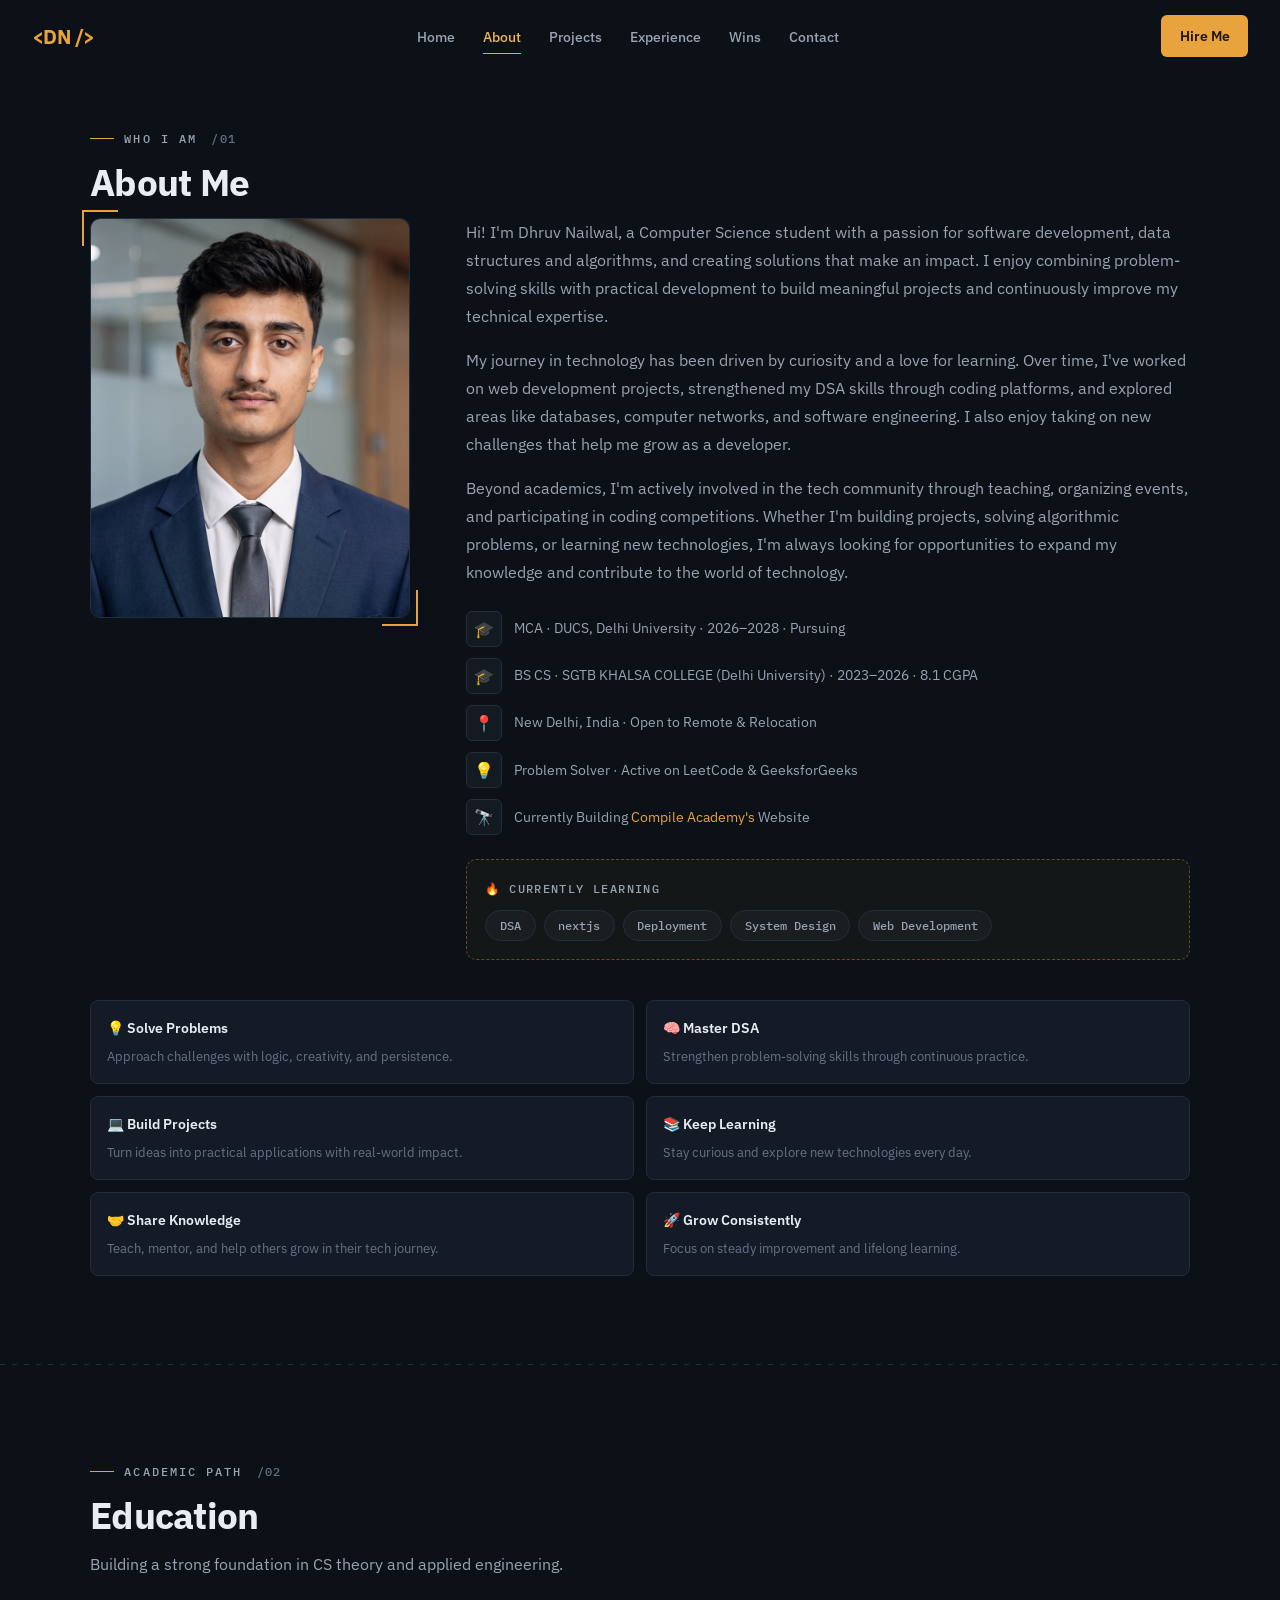
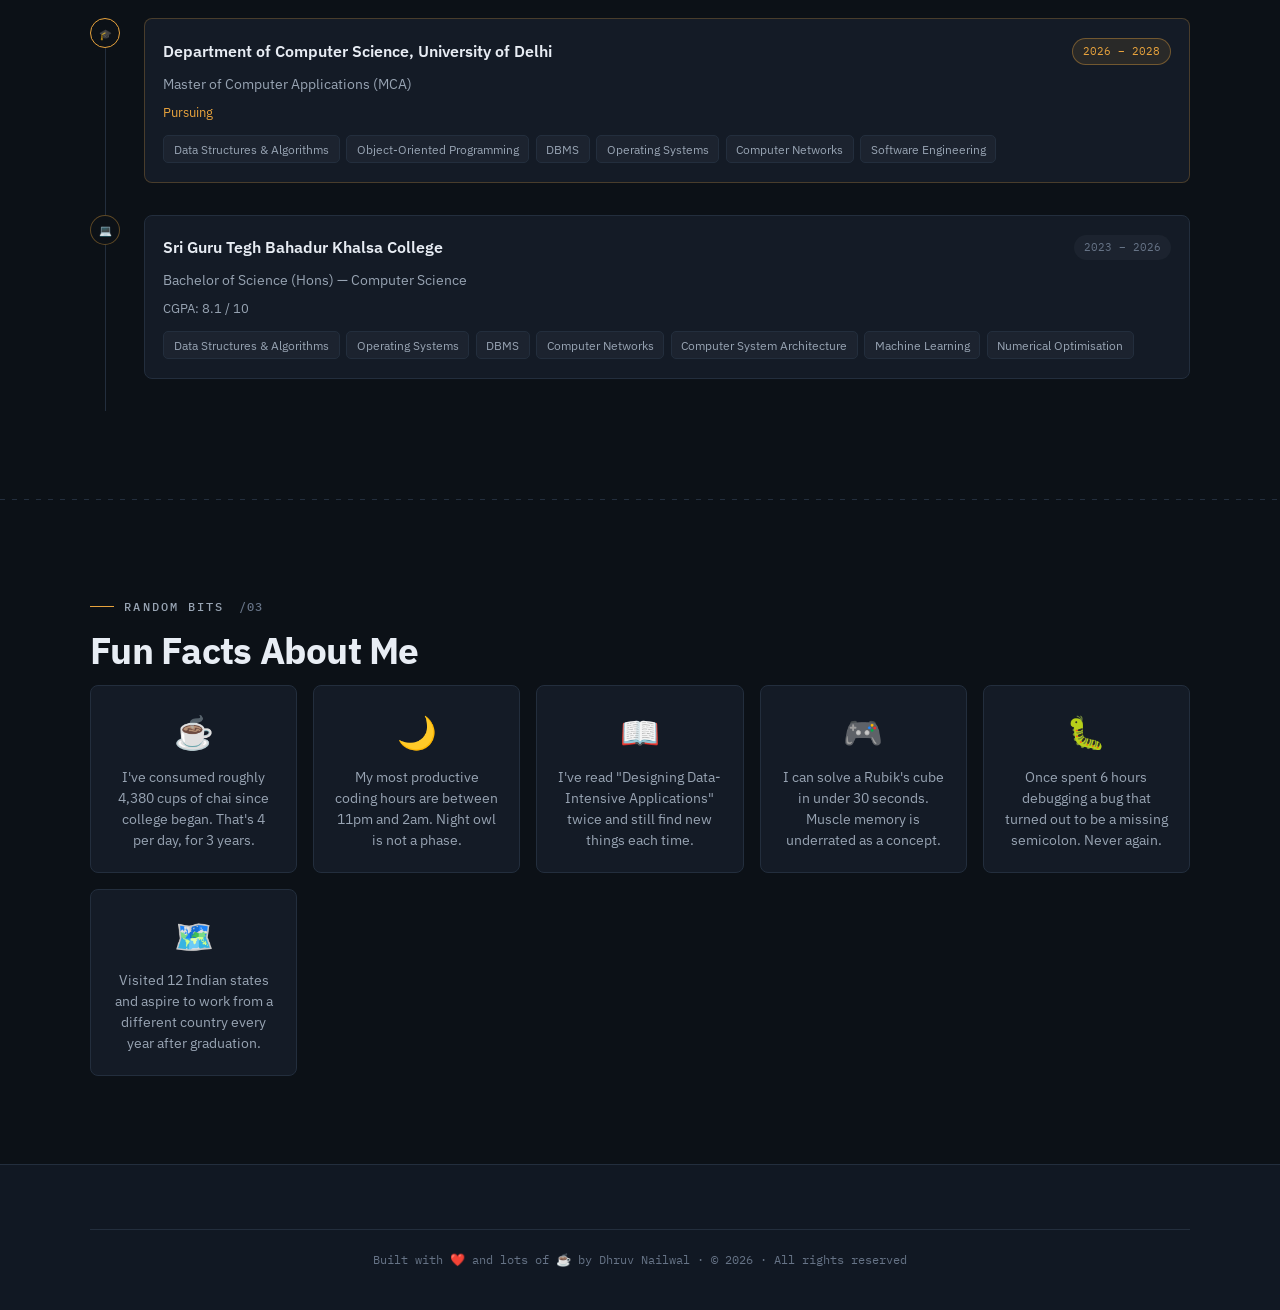
==== about.html @ 60893511 "Add experience and projects pages with technical skills and work history" ====
<!DOCTYPE html>
<html lang="en">
    <head>
        <title>About Me | Dhruv Nailwal</title>
        <link
            rel="icon"
            type="image/png"
            sizes="64x64"
            href="assets/favicon.png"
        >
        <meta name="theme-color" content="#0C1117">
        <link rel="apple-touch-icon" href="assets/favicon.png">
        <meta name="description" content="Learn about Dhruv Nailwal — Computer Science student at Delhi University, DSA enthusiast, and web developer. His story, values, education, and a few fun facts.">
        <meta name="keywords" content="Dhruv Nailwal, About Dhruv Nailwal, Delhi University, SGTB Khalsa College, Computer Science student">
        <meta name="author" content="Dhruv Nailwal">
        <meta name="robots" content="index, follow">
        <meta charset="UTF-8">
        <meta name="viewport" content="width=device-width, initial-scale=1.0">
        <link rel="canonical" href="https://dhruvnailwal.me/about.html">
        <link rel="preconnect" href="https://fonts.googleapis.com">
        <link rel="preconnect" href="https://fonts.gstatic.com" crossorigin>
        <link href="https://fonts.googleapis.com/css2?family=IBM+Plex+Mono:wght@400;500;600&family=IBM+Plex+Sans:wght@400;500;600;700&display=swap" rel="stylesheet">
        <link rel="stylesheet" href="https://cdnjs.cloudflare.com/ajax/libs/font-awesome/6.7.2/css/all.min.css">
        <link rel="stylesheet" href="css/styles.css">
    </head>
    <body>
        <!-- Scroll Progress -->
        <div id="progress" aria-hidden="true"></div>
        <!-- Navigation -->
        <nav id="navbar">
            <a href="index.html" class="nav-logo">&lt;DN /&gt;</a>
            <ul class="nav-links">
                <li>
                    <a href="index.html">Home</a>
                </li>
                <li>
                    <a href="about.html" class="active">About</a>
                </li>
                <li>
                    <a href="projects.html">Projects</a>
                </li>
                <li>
                    <a href="experience.html">Experience</a>
                </li>
                <li>
                    <a href="achievements.html">Wins</a>
                </li>
                <li>
                    <a href="contact.html">Contact</a>
                </li>
            </ul>
            <div class="nav-actions">
                <a href="contact.html" class="btn-nav">Hire Me</a>
            </div>
            <button class="nav-toggle" id="navToggle" aria-label="Menu" aria-expanded="false" aria-controls="mobileNav">☰</button>
        </nav>
        <!-- Mobile Nav -->
        <div class="nav-mobile" id="mobileNav">
            <a href="index.html" class="mobile-link">Home</a>
            <a href="about.html" class="mobile-link active">About</a>
            <a href="projects.html" class="mobile-link">Projects</a>
            <a href="experience.html" class="mobile-link">Experience</a>
            <a href="achievements.html" class="mobile-link">Wins</a>
            <a href="contact.html" class="mobile-link">Contact</a>
        </div>
        <!-- ABOUT -->
        <section id="about" class="page-head">
            <div class="container">
                <div class="fade-in">
                    <span class="section-label">Who I Am</span>
                    <h2 class="section-title">About Me</h2>
                </div>
                <div class="about-layout">
                    <figure class="about-photo fade-left">
                        <img
                            src="assets/dhruv-portrait.jpg"
                            alt="Portrait of Dhruv Nailwal"
                            width="900"
                            height="997"
                        >
                    </figure>
                    <div class="fade-in stagger-1">
                        <div class="about-text">
                            <p>Hi! I'm Dhruv Nailwal, a Computer Science student with a passion for software development, data structures and algorithms, and creating solutions that make an impact. I enjoy combining problem-solving skills with practical development to build meaningful projects and continuously improve my technical expertise.</p>
                            <p>My journey in technology has been driven by curiosity and a love for learning. Over time, I've worked on web development projects, strengthened my DSA skills through coding platforms, and explored areas like databases, computer networks, and software engineering. I also enjoy taking on new challenges that help me grow as a developer.</p>
                            <p>Beyond academics, I'm actively involved in the tech community through teaching, organizing events, and participating in coding competitions. Whether I'm building projects, solving algorithmic problems, or learning new technologies, I'm always looking for opportunities to expand my knowledge and contribute to the world of technology.</p>
                        </div>
                        <div class="about-highlights">
                            <div class="about-hl">
                                <div class="about-hl-icon">🎓</div>
                                <span>MCA · DUCS, Delhi University · 2026–2028 · Pursuing</span>
                            </div>
                            <div class="about-hl">
                                <div class="about-hl-icon">🎓</div>
                                <span>BS CS · SGTB KHALSA COLLEGE (Delhi University) · 2023–2026 · 8.1 CGPA</span>
                            </div>
                            <div class="about-hl">
                                <div class="about-hl-icon">📍</div>
                                <span>New Delhi, India · Open to Remote & Relocation</span>
                            </div>
                            <div class="about-hl">
                                <div class="about-hl-icon">💡</div>
                                <span>Problem Solver · Active on LeetCode & GeeksforGeeks</span>
                            </div>
                            <div class="about-hl">
                                <div class="about-hl-icon">🔭</div>
                                <span>
                                    Currently Building
                                    <a href="https://compileacademy.tech/" style="color: var(--accent); text-decoration: none;">Compile Academy's</a>
                                    Website
                                </span>
                            </div>
                        </div>
                        <div class="currently-learning">
                            <div class="cl-title">🔥 Currently Learning</div>
                            <div class="cl-tags">
                                <span class="tag">DSA</span>
                                <span class="tag">nextjs</span>
                                <span class="tag">Deployment</span>
                                <span class="tag">System Design</span>
                                <span class="tag">Web Development</span>
                            </div>
                        </div>
                    </div>
                </div>
                <div class="about-values">
                    <div class="about-val fade-in">
                        <div class="about-val-title">💡 Solve Problems</div>
                        <div class="about-val-text">Approach challenges with logic, creativity, and persistence.</div>
                    </div>
                    <div class="about-val fade-in stagger-1">
                        <div class="about-val-title">🧠 Master DSA</div>
                        <div class="about-val-text">Strengthen problem-solving skills through continuous practice.</div>
                    </div>
                    <div class="about-val fade-in stagger-2">
                        <div class="about-val-title">💻 Build Projects</div>
                        <div class="about-val-text">Turn ideas into practical applications with real-world impact.</div>
                    </div>
                    <div class="about-val fade-in stagger-3">
                        <div class="about-val-title">📚 Keep Learning</div>
                        <div class="about-val-text">Stay curious and explore new technologies every day.</div>
                    </div>
                    <div class="about-val fade-in">
                        <div class="about-val-title">🤝 Share Knowledge</div>
                        <div class="about-val-text">Teach, mentor, and help others grow in their tech journey.</div>
                    </div>
                    <div class="about-val fade-in stagger-1">
                        <div class="about-val-title">🚀 Grow Consistently</div>
                        <div class="about-val-text">Focus on steady improvement and lifelong learning.</div>
                    </div>
                </div>
            </div>
        </section>
        <div class="divider"></div>
        <!-- EDUCATION -->
        <section id="education">
            <div class="container">
                <div class="fade-in">
                    <span class="section-label">Academic Path</span>
                    <h2 class="section-title">Education</h2>
                    <p class="section-desc">Building a strong foundation in CS theory and applied engineering.</p>
                </div>
                <div class="edu-timeline fade-in">
                    <div class="edu-item current">
                        <div class="edu-dot">🎓</div>
                        <div class="edu-card">
                            <div class="edu-meta">
                                <span class="edu-school">Department of Computer Science, University of Delhi</span>
                                <span class="edu-duration">2026 – 2028</span>
                            </div>
                            <div class="edu-degree">Master of Computer Applications (MCA)</div>
                            <div class="edu-grade">Pursuing</div>
                            <div class="edu-courses">
                                <span class="edu-course">Data Structures & Algorithms</span>
                                <span class="edu-course">Object-Oriented Programming</span>
                                <span class="edu-course">DBMS</span>
                                <span class="edu-course">Operating Systems</span>
                                <span class="edu-course">Computer Networks</span>
                                <span class="edu-course">Software Engineering</span>
                            </div>
                        </div>
                    </div>
                    <div class="edu-item">
                        <div class="edu-dot">💻</div>
                        <div class="edu-card">
                            <div class="edu-meta">
                                <span class="edu-school">Sri Guru Tegh Bahadur Khalsa College</span>
                                <span class="edu-duration">2023 – 2026</span>
                            </div>
                            <div class="edu-degree">Bachelor of Science (Hons) — Computer Science</div>
                            <div class="edu-grade">CGPA: 8.1 / 10</div>
                            <div class="edu-courses">
                                <span class="edu-course">Data Structures & Algorithms</span>
                                <span class="edu-course">Operating Systems</span>
                                <span class="edu-course">DBMS</span>
                                <span class="edu-course">Computer Networks</span>
                                <span class="edu-course">Computer System Architecture</span>
                                <span class="edu-course">Machine Learning</span>
                                <span class="edu-course">Numerical Optimisation</span>
                            </div>
                        </div>
                    </div>
                </div>
            </div>
        </section>
        <div class="divider"></div>
        <!-- FUN FACTS -->
        <section id="funfacts">
            <div class="container">
                <div class="fade-in">
                    <span class="section-label">Random Bits</span>
                    <h2 class="section-title">Fun Facts About Me</h2>
                </div>
                <div class="facts-grid">
                    <div class="fact-card fade-in">
                        <div class="fact-emoji">☕</div>
                        <div class="fact-text">I've consumed roughly 4,380 cups of chai since college began. That's 4 per day, for 3 years.</div>
                    </div>
                    <div class="fact-card fade-in stagger-1">
                        <div class="fact-emoji">🌙</div>
                        <div class="fact-text">My most productive coding hours are between 11pm and 2am. Night owl is not a phase.</div>
                    </div>
                    <div class="fact-card fade-in stagger-2">
                        <div class="fact-emoji">📖</div>
                        <div class="fact-text">I've read "Designing Data-Intensive Applications" twice and still find new things each time.</div>
                    </div>
                    <div class="fact-card fade-in stagger-3">
                        <div class="fact-emoji">🎮</div>
                        <div class="fact-text">I can solve a Rubik's cube in under 30 seconds. Muscle memory is underrated as a concept.</div>
                    </div>
                    <div class="fact-card fade-in">
                        <div class="fact-emoji">🐛</div>
                        <div class="fact-text">Once spent 6 hours debugging a bug that turned out to be a missing semicolon. Never again.</div>
                    </div>
                    <div class="fact-card fade-in stagger-1">
                        <div class="fact-emoji">🗺️</div>
                        <div class="fact-text">Visited 12 Indian states and aspire to work from a different country every year after graduation.</div>
                    </div>
                </div>
            </div>
        </section>
        <!-- FOOTER -->
        <footer>
            <div class="container">
                <div class="footer-copy">Built with ❤️ and lots of ☕ by Dhruv Nailwal · © 2026 · All rights reserved</div>
            </div>
        </footer>
        <!-- Scroll To Top -->
        <button id="scrolltop" onclick="toTop()" aria-label="Back to top">↑</button>
        <script src="js/main.js"></script>
    </body>
</html>
---- css/styles.css ----
/* ==========================================================================
   Dhruv Nailwal — Portfolio
   Shared stylesheet for all pages.
   Theme: Deep Slate + Amber (charcoal base, warm gold accent)

   Mobile-first: base styles target small screens; layout scales up via
   min-width queries. Breakpoints: 520px, 768px, 900px, 1024px.
   ========================================================================== */

:root {
  /* Base — deep slate / charcoal */
  --bg: #0C1117;
  --bg2: #111823;
  --bg3: rgba(148, 163, 184, 0.06);
  --card: #141B26;
  --line: #232E3D;

  /* Accent — warm amber / gold */
  --accent: #E8A33D;
  --accent-hover: #CF8A26;
  --accent-soft: #EFB45A;
  --accent-ink: #201503;
  --line2: rgba(232, 163, 61, 0.38);

  /* Ink */
  --ink: #E8EDF4;
  --ink2: #98A4B3;
  --ink3: #667386;

  /* Semantic */
  --green: #34D399;
  --amber: var(--accent);
  --gold: var(--accent);
  --red: #F87171;
  --text: var(--ink);
  --text2: var(--ink2);
  --text3: var(--ink3);
  --border: var(--line);
  --border2: var(--line2);

  /* Touch targets */
  --tap: 44px;
}

*, *::before, *::after { box-sizing: border-box; margin: 0; padding: 0 }
html { scroll-behavior: smooth; font-size: 16px; -webkit-text-size-adjust: 100% }
body {
  font-family: 'IBM Plex Sans', sans-serif;
  background: var(--bg);
  color: var(--ink);
  line-height: 1.65;
  overflow-x: hidden;
}
::selection { background: rgba(232, 163, 61, 0.28); color: var(--ink) }
::-webkit-scrollbar { width: 6px }
::-webkit-scrollbar-track { background: var(--bg) }
::-webkit-scrollbar-thumb { background: rgba(232, 163, 61, 0.4); border-radius: 3px }
img { max-width: 100%; height: auto }
a:focus-visible, button:focus-visible, input:focus-visible, textarea:focus-visible { outline: 2px solid var(--accent); outline-offset: 3px }

/* ===== LOADER (home only) ===== */
#loader { position: fixed; inset: 0; background: var(--bg); z-index: 9999; display: flex; align-items: center; justify-content: center; flex-direction: column; gap: 1rem; transition: opacity .5s }
#loader.hide { opacity: 0; pointer-events: none }
.loader-logo { font-family: 'IBM Plex Mono', monospace; font-size: 1.5rem; font-weight: 600; color: var(--accent); letter-spacing: .12em }
.loader-bar { width: min(220px, 60vw); height: 2px; background: var(--line); border-radius: 1px; overflow: hidden }
.loader-fill { height: 100%; width: 0; background: var(--accent); animation: loadfill 1.6s cubic-bezier(.4, 0, .2, 1) forwards }
@keyframes loadfill { to { width: 100% } }

/* ===== SCROLL PROGRESS ===== */
#progress { position: fixed; top: 0; left: 0; height: 2px; width: 0; background: var(--accent); z-index: 200; pointer-events: none }

/* ===== NAV (mobile-first: hamburger below 768px) ===== */
#navbar {
  position: fixed; top: 0; left: 0; right: 0; z-index: 1000;
  padding: .7rem 1.25rem;
  display: flex; align-items: center; justify-content: space-between; gap: 1rem;
  transition: background .25s ease, border-color .25s ease;
  border-bottom: 1px solid transparent;
}
#navbar.scrolled { background: #0C1117f7; border-bottom: 1px solid var(--line) }
.nav-logo {
  font-family: 'IBM Plex Sans', sans-serif; font-weight: 700; font-size: 1.15rem;
  color: var(--accent); text-decoration: none; letter-spacing: -0.03em;
  padding: .35rem 0; /* tap area */
}
.nav-links { display: none; align-items: center; gap: 1.75rem; list-style: none }
.nav-links a {
  color: var(--ink2); text-decoration: none; font-size: .875rem; font-weight: 500;
  transition: color .2s; position: relative;
  padding: .5rem 0; /* comfortable desktop hover/tap zone */
}
.nav-links a::after {
  content: ''; position: absolute; bottom: 0; left: 0;
  width: 0; height: 1px; background: var(--accent); transition: width .2s;
}
.nav-links a:hover { color: var(--ink) }
.nav-links a:hover::after { width: 100% }
.nav-links a.active { color: var(--accent-soft) }
.nav-links a.active::after { width: 100% }
.nav-actions { display: flex; align-items: center; gap: .75rem }
.btn-nav { display: none }
.btn-nav {
  background: var(--accent); border: none; border-radius: 6px;
  padding: .6rem 1.15rem; min-height: calc(var(--tap) - 8px);
  cursor: pointer; color: var(--accent-ink); font-size: .85rem; font-weight: 600;
  font-family: 'IBM Plex Sans', sans-serif; text-decoration: none;
  transition: background .2s, transform .2s, box-shadow .2s;
}
.btn-nav:hover { background: var(--accent-hover); transform: translateY(-1px); box-shadow: 0 4px 14px rgba(232, 163, 61, 0.22) }

/* Hamburger toggle — visible on small screens only */
.nav-toggle {
  display: inline-flex; align-items: center; justify-content: center;
  width: var(--tap); height: var(--tap);
  margin-right: -.55rem; /* optically align icon with page gutter */
  background: none; border: none; cursor: pointer;
  color: var(--ink); font-size: 1.5rem; line-height: 1;
  border-radius: 8px;
  transition: color .2s, transform .2s;
}
.nav-toggle:hover { color: var(--accent-soft) }
.nav-toggle[aria-expanded="true"] { transform: rotate(90deg); color: var(--accent-soft) }

/* Full-screen mobile menu — animated open/close */
.nav-mobile {
  position: fixed; inset: 0; z-index: 900;
  background: var(--bg);
  display: flex; flex-direction: column; align-items: center; justify-content: center;
  gap: clamp(.9rem, 3.5vh, 1.75rem);
  padding: 5.5rem 1.5rem 3rem;
  overflow-y: auto; /* very short screens scroll instead of colliding */
  opacity: 0; visibility: hidden; transform: translateY(-10px);
  transition: opacity .28s ease, transform .28s ease, visibility 0s linear .28s;
}
.nav-mobile.open {
  opacity: 1; visibility: visible; transform: none;
  transition: opacity .28s ease, transform .28s ease;
}
.nav-mobile a {
  font-family: 'IBM Plex Sans', sans-serif; font-size: clamp(1.25rem, 5vw, 1.5rem);
  font-weight: 600; color: var(--ink); text-decoration: none;
  padding: .45rem 1.25rem; border-radius: 8px;
  opacity: 0; transform: translateY(8px);
  transition: color .2s, opacity .3s ease, transform .3s ease;
}
.nav-mobile.open a { opacity: 1; transform: none }
.nav-mobile.open a:nth-child(1) { transition-delay: .05s }
.nav-mobile.open a:nth-child(2) { transition-delay: .09s }
.nav-mobile.open a:nth-child(3) { transition-delay: .13s }
.nav-mobile.open a:nth-child(4) { transition-delay: .17s }
.nav-mobile.open a:nth-child(5) { transition-delay: .21s }
.nav-mobile.open a:nth-child(6) { transition-delay: .25s }
.nav-mobile a:hover, .nav-mobile a.active { color: var(--accent-soft) }
body.menu-open { overflow: hidden }
/* While the menu is open the bar must be opaque so overlay links
   can never show through or collide with the logo / toggle. */
body.menu-open #navbar { background: var(--bg); border-bottom-color: transparent }
body.menu-open .nav-toggle { color: var(--accent-soft) }

@media (min-width: 768px) {
  #navbar { padding: .875rem 2rem }
  .nav-logo { font-size: 1.25rem }
  .nav-links { display: flex }
  .btn-nav { display: inline-flex; align-items: center }
  .nav-actions { gap: .75rem }
  .nav-toggle { display: none }
  .nav-mobile { display: none } /* desktop never shows overlay */
}
/* Tablet band: tighten link spacing so the bar never crowds/overlaps */
@media (min-width: 768px) and (max-width: 949px) {
  .nav-links { gap: 1.1rem }
  .nav-links a { font-size: .84rem }
}

/* ===== PAGE SCAFFOLD ===== */
section { padding: 3.5rem 1.25rem; counter-increment: sec; scroll-margin-top: 4rem }
.container { width: 100%; max-width: 1100px; margin: 0 auto }
.page-head { padding-top: 5.75rem }
.section-label {
  display: inline-flex; align-items: center; gap: .65rem;
  font-family: 'IBM Plex Mono', monospace; font-size: .72rem; font-weight: 500;
  text-transform: uppercase; letter-spacing: .18em; color: var(--ink2); margin-bottom: .75rem;
}
.section-label::before { content: ''; width: 1.5rem; height: 1px; background: var(--accent) }
.section-label::after { content: '/' counter(sec, decimal-leading-zero); color: var(--ink3); letter-spacing: .1em; margin-left: .25rem }
.section-title {
  font-family: 'IBM Plex Sans', sans-serif; font-size: clamp(1.55rem, 5.5vw, 2.3rem);
  font-weight: 700; letter-spacing: -0.02em; color: var(--ink); margin-bottom: .85rem;
  line-height: 1.2;
}
.section-desc { color: var(--ink2); font-size: .95rem; max-width: 560px; line-height: 1.75; margin-bottom: 2.25rem }
.divider { height: 1px; background: repeating-linear-gradient(90deg, var(--line) 0 5px, transparent 5px 12px); margin: 0 }

@media (min-width: 520px) {
  section { padding: 4rem 1.75rem }
}
@media (min-width: 768px) {
  section { padding: clamp(4.5rem, 9vw, 5.5rem) 2rem; scroll-margin-top: 4.5rem }
  .page-head { padding-top: 7.5rem }
  .section-desc { font-size: 1rem; margin-bottom: 2.5rem }
}

/* ===== CARD SYSTEM ===== */
.ach-card, .profile-card, .project-card, .exp-item, .skill-cat, .cert-card, .extra-card, .fact-card, .edu-card, .contact-item, .currently-learning, .about-val, .jump-card { position: relative }
.ach-card::before, .profile-card::before, .project-card::before, .exp-item::before, .skill-cat::before, .cert-card::before, .extra-card::before, .fact-card::before, .edu-card::before, .contact-item::before, .currently-learning::before, .about-val::before, .jump-card::before {
  content: ''; position: absolute; top: -1px; left: -1px; width: 16px; height: 16px;
  border-top: 2px solid var(--accent); border-left: 2px solid var(--accent);
  opacity: 0; transition: opacity .25s ease; pointer-events: none; z-index: 1;
}
.ach-card:hover::before, .profile-card:hover::before, .project-card:hover::before, .exp-item:hover::before, .skill-cat:hover::before, .cert-card:hover::before, .extra-card:hover::before, .fact-card:hover::before, .edu-card:hover::before, .contact-item:hover::before, .currently-learning:hover::before, .about-val:hover::before, .jump-card:hover::before { opacity: 1 }

/* ===== HERO (Home) — stacked on phones, split from 900px ===== */
#hero {
  min-height: 100svh; display: flex; align-items: center; justify-content: center;
  position: relative; padding: 6rem 1.25rem 3.5rem; overflow: hidden;
}
.hero-grid-bg {
  position: absolute; inset: 0; pointer-events: none;
  background-image:
    linear-gradient(rgba(148, 163, 184, 0.04) 1px, transparent 1px),
    linear-gradient(90deg, rgba(148, 163, 184, 0.04) 1px, transparent 1px);
  background-size: 72px 72px;
  -webkit-mask-image: radial-gradient(ellipse 80% 60% at 50% 0%, black, transparent);
  mask-image: radial-gradient(ellipse 80% 60% at 50% 0%, black, transparent);
}
.hero-inner {
  max-width: 1100px; width: 100%; position: relative; z-index: 1;
  display: flex; flex-direction: column; align-items: center;
  gap: 2.5rem;
}
.hero-content { display: flex; flex-direction: column; gap: 1.1rem; align-items: center; text-align: center; width: 100% }
.hero-badge {
  display: inline-flex; align-items: center; gap: .5rem;
  background: rgba(232, 163, 61, 0.08); border: 1px solid var(--line2); border-radius: 3px;
  padding: .4rem .95rem;
  font-family: 'IBM Plex Mono', monospace; font-size: .72rem; font-weight: 500;
  letter-spacing: .08em; text-transform: uppercase; color: var(--accent-soft); width: fit-content;
}
.hero-badge-dot { width: 7px; height: 7px; border-radius: 50%; background: var(--accent); animation: pulse 2s ease-in-out infinite }
@keyframes pulse { 0%, 100% { opacity: 1 } 50% { opacity: .4 } }
.hero-name {
  font-family: 'IBM Plex Sans', sans-serif; font-size: clamp(2.5rem, 11vw, 4.3rem);
  font-weight: 700; line-height: 1.05; letter-spacing: -0.03em; color: var(--ink);
}
.hero-name span { color: var(--accent) }
.hero-tagline {
  font-size: clamp(.92rem, 2.6vw, 1.05rem); color: var(--accent-soft);
  font-family: 'IBM Plex Mono', monospace; font-weight: 500; min-height: 1.8rem;
}
.hero-tagline::after {
  content: ''; display: inline-block; width: 8px; height: 1.05em; margin-left: 4px;
  vertical-align: middle; background: var(--accent); animation: caret 1s steps(1) infinite;
}
@keyframes caret { 50% { opacity: 0 } }
.hero-desc { font-size: .97rem; color: var(--ink2); max-width: 540px; line-height: 1.75 }
.hero-coords {
  font-family: 'IBM Plex Mono', monospace; font-size: .68rem; color: var(--ink3);
  letter-spacing: .08em; text-transform: uppercase; line-height: 1.6;
}
.hero-btns { display: flex; flex-direction: column; align-items: stretch; gap: .65rem; width: 100%; max-width: 320px }
.btn-primary {
  display: inline-flex; align-items: center; justify-content: center; gap: .5rem;
  background: var(--accent); color: var(--accent-ink);
  padding: .85rem 1.5rem; min-height: var(--tap); border-radius: 6px;
  font-weight: 600; font-size: .92rem; text-align: center;
  text-decoration: none; border: none; cursor: pointer;
  transition: transform .2s, box-shadow .2s, background .2s;
  font-family: 'IBM Plex Sans', sans-serif;
}
.btn-primary:hover { background: var(--accent-hover); transform: translateY(-2px); box-shadow: 4px 4px 0 rgba(0, 0, 0, 0.4) }
.btn-primary:active { transform: translateY(0); box-shadow: 2px 2px 0 rgba(0, 0, 0, 0.4) }
.btn-outline {
  display: inline-flex; align-items: center; justify-content: center; gap: .5rem;
  background: transparent; color: var(--ink);
  padding: .85rem 1.5rem; min-height: var(--tap); border-radius: 6px;
  font-weight: 500; font-size: .92rem; text-align: center;
  text-decoration: none; border: 1px solid var(--line); cursor: pointer; transition: all .2s;
  font-family: 'IBM Plex Sans', sans-serif;
}
.btn-outline:hover { border-color: var(--accent); color: var(--accent-soft); background: rgba(232, 163, 61, 0.06) }

/* Stats — 2-up grid on phones, row on tablet+ */
.hero-stats { display: grid; grid-template-columns: repeat(2, minmax(0, 1fr)); gap: 1.1rem 1rem; width: 100%; max-width: 420px }
.hero-stat { display: flex; flex-direction: column; gap: .15rem }
.hero-stat-num { font-family: 'IBM Plex Sans', sans-serif; font-size: 1.35rem; font-weight: 700; color: var(--ink) }
.hero-stat-label { font-family: 'IBM Plex Mono', monospace; font-size: .64rem; color: var(--ink3); text-transform: uppercase; letter-spacing: .06em; line-height: 1.5 }

/* Hero portrait — framed photo with amber corner brackets.
   Photo leads on mobile (order:-1), sits right of text from 900px. */
.hero-photo { position: relative; order: -1; width: min(240px, 74vw); margin: 0 auto }
.hero-photo img {
  width: 100%; aspect-ratio: 4 / 5; object-fit: cover; object-position: center top;
  display: block; border-radius: 10px; border: 1px solid var(--line);
  filter: saturate(.96);
}
.hero-photo::before, .hero-photo::after {
  content: ''; position: absolute; width: 38px; height: 38px;
  border-color: var(--accent); border-style: solid; pointer-events: none;
}
.hero-photo::before { top: -9px; left: -9px; border-width: 2px 0 0 2px }
.hero-photo::after { bottom: -9px; right: -9px; border-width: 0 2px 2px 0 }
.hero-photo-caption {
  margin-top: .85rem; text-align: center;
  font-family: 'IBM Plex Mono', monospace; font-size: .68rem; color: var(--ink3);
  letter-spacing: .07em; text-transform: uppercase;
}

@media (min-width: 520px) {
  .hero-btns { flex-direction: row; flex-wrap: wrap; align-items: center; justify-content: center; width: auto; max-width: none }
}
@media (min-width: 768px) {
  #hero { padding: 7.5rem 2rem 4rem }
  .hero-content { gap: 1.25rem }
  .hero-desc, .hero-coords { font-size: 1rem }
  .hero-coords { font-size: .72rem }
  .hero-stats { grid-template-columns: repeat(4, auto); justify-content: center; gap: 2rem; max-width: none }
  .hero-stat-num { font-size: 1.4rem }
  .hero-stat-label { font-size: .68rem }
  .hero-photo { width: min(300px, 80%) }
  .hero-photo::before, .hero-photo::after { width: 48px; height: 48px }
}
@media (min-width: 900px) {
  .hero-inner { display: grid; grid-template-columns: 1.15fr .85fr; gap: clamp(2.5rem, 6vw, 4.5rem); align-items: center }
  .hero-content { align-items: flex-start; text-align: left }
  .hero-badge { margin-left: 0 }
  .hero-photo { order: 0; width: min(340px, 100%); justify-self: center }
  .hero-photo::before, .hero-photo::after { width: 56px; height: 56px }
  .hero-photo::before { top: -12px; left: -12px }
  .hero-photo::after { bottom: -12px; right: -12px }
}

/* About-page portrait (smaller, beside intro text from 900px) */
.about-photo { position: relative; width: min(260px, 76vw); margin: 0 auto; align-self: center }
.about-photo img {
  width: 100%; aspect-ratio: 4 / 5; object-fit: cover; object-position: center top;
  display: block; border-radius: 10px; border: 1px solid var(--line);
}
.about-photo::before, .about-photo::after {
  content: ''; position: absolute; width: 36px; height: 36px;
  border-color: var(--accent); border-style: solid; pointer-events: none;
}
.about-photo::before { top: -8px; left: -8px; border-width: 2px 0 0 2px }
.about-photo::after { bottom: -8px; right: -8px; border-width: 0 2px 2px 0 }

/* ===== ABOUT ===== */
.about-layout { display: flex; flex-direction: column; gap: 2.25rem; align-items: center }
.about-text p { color: var(--ink2); font-size: .95rem; line-height: 1.8; margin-bottom: 1rem }
.about-text p:last-child { margin-bottom: 0 }
.about-highlights { display: flex; flex-direction: column; gap: .7rem; margin-top: 1.5rem }
.about-hl { display: flex; align-items: center; gap: .75rem; color: var(--ink2); font-size: .88rem; line-height: 1.5 }
.about-hl-icon {
  width: 36px; height: 36px; border-radius: 6px; background: var(--bg3);
  border: 1px solid var(--line); display: flex; align-items: center; justify-content: center;
  color: var(--ink2); font-size: 1rem; flex-shrink: 0;
}
.about-values { display: grid; grid-template-columns: 1fr; gap: .75rem; margin-top: 2.5rem }
.about-val {
  background: var(--card); border: 1px solid var(--line); border-radius: 8px;
  padding: 1rem; display: flex; flex-direction: column; gap: .35rem; transition: border-color .2s;
}
.about-val:hover { border-color: var(--line2) }
.about-val-title { font-family: 'IBM Plex Sans', sans-serif; font-size: .875rem; font-weight: 600; color: var(--ink) }
.about-val-text { font-size: .8rem; color: var(--ink3) }
.currently-learning {
  background: rgba(232, 163, 61, 0.04); border: 1px dashed var(--line2); border-radius: 10px;
  padding: 1.15rem; margin-top: 1.5rem; transition: border-color .2s, background .2s;
}
.currently-learning:hover { background: rgba(232, 163, 61, 0.06) }
.cl-title {
  font-family: 'IBM Plex Mono', monospace; font-size: .72rem; color: var(--ink2);
  font-weight: 500; text-transform: uppercase; letter-spacing: .12em; margin-bottom: .75rem;
}
.cl-tags { display: flex; flex-wrap: wrap; gap: .5rem }
.tag {
  background: rgba(148, 163, 184, 0.05); border: 1px solid var(--line); color: var(--ink2);
  padding: .32rem .85rem; border-radius: 100px; min-height: 30px;
  display: inline-flex; align-items: center;
  font-family: 'IBM Plex Mono', monospace; font-size: .72rem; font-weight: 500;
  transition: border-color .2s, color .2s;
}
.tag:hover { border-color: var(--line2); color: var(--accent-soft) }

@media (min-width: 600px) {
  .about-values { grid-template-columns: repeat(2, minmax(0, 1fr)) }
}
@media (min-width: 900px) {
  .about-layout { display: grid; grid-template-columns: 320px 1fr; gap: clamp(2rem, 5vw, 3.5rem); align-items: start }
  .about-photo { align-self: start; width: 100%; position: sticky; top: 6rem }
  .about-text p { font-size: .975rem }
}

/* ===== HOME JUMP CARDS ===== */
.jump-grid { display: grid; grid-template-columns: 1fr; gap: 1rem }
.jump-card {
  display: flex; flex-direction: column; gap: .5rem;
  background: var(--card); border: 1px solid var(--line); border-radius: 10px;
  padding: 1.35rem; text-decoration: none; transition: border-color .2s, transform .2s;
}
.jump-card:hover { border-color: var(--line2); transform: translateY(-3px) }
.jump-card-kicker { font-family: 'IBM Plex Mono', monospace; font-size: .68rem; letter-spacing: .14em; text-transform: uppercase; color: var(--accent-soft) }
.jump-card-title { font-family: 'IBM Plex Sans', sans-serif; font-weight: 700; font-size: 1.1rem; color: var(--ink) }
.jump-card-desc { font-size: .86rem; color: var(--ink2); line-height: 1.65; flex: 1 }
.jump-card-go { font-size: .82rem; color: var(--ink2); padding-top: .35rem; transition: color .2s, transform .2s }
.jump-card:hover .jump-card-go { color: var(--accent-soft); transform: translateX(3px) }

@media (min-width: 600px) { .jump-grid { grid-template-columns: repeat(2, minmax(0, 1fr)) } }
@media (min-width: 1024px) { .jump-grid { grid-template-columns: repeat(4, minmax(0, 1fr)) } }

/* ===== EDUCATION ===== */
.edu-timeline { display: flex; flex-direction: column; gap: 0; position: relative }
.edu-timeline::before { content: ''; position: absolute; left: 15px; top: 0; bottom: 0; width: 1px; background: var(--line) }
.edu-item { display: flex; gap: 1rem; padding-bottom: 2rem }
.edu-item.current .edu-dot { border-color: var(--accent); animation: dotpulse 2.4s ease-in-out infinite }
.edu-item.current .edu-card { border-color: rgba(232, 163, 61, 0.25) }
.edu-item.current .edu-duration { background: rgba(232, 163, 61, 0.1); border: 1px solid var(--line2); color: var(--accent) }
.edu-item.current .edu-grade { color: var(--accent) }
@keyframes dotpulse { 0%, 100% { box-shadow: 0 0 0 4px rgba(232, 163, 61, 0.12) } 50% { box-shadow: 0 0 0 9px rgba(232, 163, 61, 0.03) } }
.edu-dot {
  width: 30px; height: 30px; border-radius: 50%; background: var(--bg);
  border: 1px solid var(--line2); display: flex; align-items: center; justify-content: center;
  flex-shrink: 0; font-family: 'IBM Plex Mono', monospace; font-size: .65rem;
  color: var(--accent-soft); font-weight: 600; z-index: 1;
}
.edu-card { background: var(--card); border: 1px solid var(--line); border-radius: 8px; padding: 1.15rem; flex: 1; min-width: 0; transition: border-color .2s }
.edu-card:hover { border-color: var(--line2) }
.edu-meta { display: flex; flex-direction: column; align-items: flex-start; gap: .4rem; margin-bottom: .5rem }
.edu-school { font-family: 'IBM Plex Sans', sans-serif; font-weight: 600; font-size: .95rem; color: var(--ink) }
.edu-duration { font-family: 'IBM Plex Mono', monospace; font-size: .7rem; color: var(--ink3); background: var(--bg3); padding: .2rem .6rem; border-radius: 100px }
.edu-degree { font-size: .88rem; color: var(--ink2); margin-bottom: .4rem }
.edu-grade { font-size: .8rem; color: var(--ink2) }
.edu-courses { margin-top: .75rem; display: flex; flex-wrap: wrap; gap: .4rem }
.edu-course {
  font-size: .72rem; background: var(--bg3); border: 1px solid var(--line); color: var(--ink2);
  padding: .22rem .6rem; border-radius: 5px; transition: border-color .2s, color .2s;
}
.edu-course:hover { border-color: var(--line2); color: var(--accent-soft) }

@media (min-width: 600px) {
  .edu-item { gap: 1.5rem }
  .edu-meta { flex-direction: row; align-items: center; justify-content: space-between; flex-wrap: wrap; gap: .5rem }
  .edu-school { font-size: 1rem }
}

/* ===== SKILLS ===== */
.skills-grid { display: grid; grid-template-columns: 1fr; gap: 1.1rem }
.skill-cat { background: var(--card); border: 1px solid var(--line); border-radius: 8px; padding: 1.2rem; transition: border-color .2s }
.skill-cat:hover { border-color: var(--line2) }
.skill-cat-title {
  font-family: 'IBM Plex Sans', sans-serif; font-weight: 600; font-size: .9rem; color: var(--ink);
  margin-bottom: 1rem; display: flex; align-items: center; gap: .5rem;
}
.skill-cat-icon {
  width: 28px; height: 28px; border-radius: 6px; background: var(--bg3);
  border: 1px solid var(--line); display: flex; align-items: center; justify-content: center; font-size: .9rem;
}
.skill-items { display: flex; flex-direction: column; gap: .65rem }
.skill-item { display: flex; flex-direction: column; gap: .3rem }
.skill-header { display: flex; align-items: center; justify-content: space-between }
.skill-name { font-size: .82rem; color: var(--ink2) }
.skill-badges { display: flex; flex-wrap: wrap; gap: .4rem }
.badge {
  background: var(--bg3); border: 1px solid var(--line); color: var(--ink2);
  padding: .3rem .65rem; border-radius: 100px;
  font-family: 'IBM Plex Mono', monospace; font-size: .72rem;
  transition: border-color .2s, color .2s;
}
.badge:hover { border-color: var(--line2); color: var(--accent-soft) }

@media (min-width: 700px) {
  .skills-grid { grid-template-columns: repeat(auto-fit, minmax(min(100%, 280px), 1fr)); gap: 1.25rem }
}

/* ===== CODING PROFILES ===== */
.profiles-grid { display: grid; grid-template-columns: repeat(auto-fit, minmax(min(100%, 165px), 1fr)); gap: .9rem }
.profile-card {
  background: var(--card); border: 1px solid var(--line); border-radius: 8px;
  padding: 1.15rem; display: flex; flex-direction: column; gap: .75rem;
  transition: all .2s; text-decoration: none; color: inherit; min-width: 0;
}
.profile-card:hover { border-color: var(--line2); transform: translateY(-3px) }
.profile-icon {
  width: 44px; height: 44px; border-radius: 8px; background: var(--bg3);
  border: 1px solid var(--line); display: flex; align-items: center; justify-content: center;
  font-size: 1.4rem; font-weight: 700; font-family: 'IBM Plex Sans', sans-serif;
}
.profile-name { font-family: 'IBM Plex Sans', sans-serif; font-weight: 600; font-size: .88rem; color: var(--ink) }
.profile-user { font-size: .72rem; color: var(--ink2); font-family: 'IBM Plex Mono', monospace; overflow-wrap: anywhere }
.profile-desc { font-size: .78rem; color: var(--ink3); line-height: 1.55 }
.profile-btn {
  margin-top: auto; font-size: .78rem; color: var(--ink2);
  display: flex; align-items: center; gap: .35rem; padding-top: .25rem; transition: color .2s, transform .2s;
}
.profile-card:hover .profile-btn { color: var(--accent-soft); transform: translateX(3px) }

@media (min-width: 600px) {
  .profiles-grid { grid-template-columns: repeat(auto-fit, minmax(min(100%, 220px), 1fr)); gap: 1rem }
  .profile-name { font-size: .9rem }
}

/* ===== PROJECTS ===== */
.projects-grid { display: grid; grid-template-columns: 1fr; gap: 1.25rem }
.project-card {
  background: var(--card); border: 1px solid var(--line); border-radius: 10px; overflow: hidden;
  transition: all .2s; display: flex; flex-direction: column; min-width: 0;
}
.project-card:hover { border-color: var(--line2); transform: translateY(-3px) }
.project-img {
  height: 160px; background: var(--bg3); border-bottom: 1px solid var(--line);
  display: flex; align-items: center; justify-content: center; font-size: 2.6rem; position: relative; overflow: hidden;
}
.project-body { padding: 1.2rem; flex: 1; display: flex; flex-direction: column; gap: .75rem }
.project-title { font-family: 'IBM Plex Sans', sans-serif; font-weight: 600; font-size: 1rem; color: var(--ink) }
.project-desc { font-size: .845rem; color: var(--ink2); line-height: 1.65; flex: 1 }
.project-tech { display: flex; flex-wrap: wrap; gap: .35rem }
.tech-tag {
  font-size: .7rem; background: var(--bg3); border: 1px solid var(--line); color: var(--ink2);
  padding: .2rem .55rem; border-radius: 100px; font-family: 'IBM Plex Mono', monospace;
}
.project-links { display: flex; flex-wrap: wrap; gap: .75rem 1.1rem; margin-top: .25rem }
.project-link {
  font-size: .82rem; color: var(--ink2); text-decoration: none;
  display: inline-flex; align-items: center; gap: .3rem;
  min-height: calc(var(--tap) - 14px);
  transition: color .2s, transform .2s;
}
.project-link:hover { color: var(--accent-soft); transform: translateX(2px) }

@media (min-width: 700px) {
  .projects-grid { grid-template-columns: repeat(auto-fit, minmax(min(100%, 320px), 1fr)) }
}

/* ===== ACHIEVEMENTS ===== */
.achievements-grid { display: grid; grid-template-columns: 1fr; gap: 1rem }
.ach-card {
  background: var(--card); border: 1px solid var(--line); border-radius: 10px;
  padding: 1.2rem; display: flex; gap: 1rem; align-items: flex-start; transition: border-color .2s;
}
.ach-card:hover { border-color: var(--line2) }
.ach-icon {
  width: 44px; height: 44px; border-radius: 8px; background: var(--bg3);
  border: 1px solid var(--line); display: flex; align-items: center; justify-content: center;
  font-size: 1.3rem; flex-shrink: 0;
}
.ach-content { flex: 1; min-width: 0 }
.ach-title { font-family: 'IBM Plex Sans', sans-serif; font-weight: 600; font-size: .9rem; color: var(--ink); margin-bottom: .25rem }
.ach-desc { font-size: .8rem; color: var(--ink3); line-height: 1.55 }
.ach-badge {
  display: inline-flex; align-items: center; gap: .3rem;
  font-family: 'IBM Plex Mono', monospace; font-size: .68rem; margin-top: .45rem;
  padding: .28rem .6rem; border-radius: 5px; font-weight: 500;
}
.gold { background: rgba(232, 163, 61, 0.12); color: var(--gold); border: 1px solid rgba(232, 163, 61, 0.25) }
.silver { background: rgba(148, 163, 184, 0.12); color: var(--ink2); border: 1px solid rgba(148, 163, 184, 0.25) }
.blue { background: rgba(232, 163, 61, 0.08); color: var(--accent-soft); border: 1px solid var(--line2) }
.ach-panel { max-height: 0; overflow: hidden; margin-top: 0; transition: max-height .45s ease }
.ach-panel.open { max-height: 4200px; margin-top: 20px }
.ach-panel p { color: var(--ink2); font-size: .85rem; line-height: 1.7 }

/* ===== EXPERIENCE ===== */
.exp-timeline { display: flex; flex-direction: column; gap: 1.25rem }
.exp-item {
  background: var(--card); border: 1px solid var(--line); border-radius: 10px;
  padding: 1.25rem; display: grid; grid-template-columns: auto 1fr; gap: 1rem; transition: border-color .2s;
}
.exp-item:hover { border-color: var(--line2) }
.exp-logo {
  width: 48px; height: 48px; border-radius: 8px; background: var(--bg3);
  border: 1px solid var(--line); display: flex; align-items: center; justify-content: center;
  font-size: 1.3rem; flex-shrink: 0; overflow: hidden;
}
.exp-header { display: flex; flex-direction: column; align-items: flex-start; gap: .5rem; margin-bottom: .6rem }
.exp-role { font-family: 'IBM Plex Sans', sans-serif; font-weight: 600; font-size: 1rem; color: var(--ink) }
.exp-org { font-size: .875rem; color: var(--ink2) }
.exp-duration {
  font-family: 'IBM Plex Mono', monospace; font-size: .7rem; color: var(--ink3);
  background: var(--bg3); padding: .22rem .6rem; border-radius: 100px;
}
.exp-desc { font-size: .85rem; color: var(--ink2); line-height: 1.7; margin-bottom: .75rem }
.exp-tags { display: flex; flex-wrap: wrap; gap: .35rem }
.exp-tag {
  font-size: .72rem; background: var(--bg3); border: 1px solid var(--line); color: var(--ink3);
  padding: .22rem .55rem; border-radius: 100px; font-family: 'IBM Plex Mono', monospace;
}

@media (min-width: 600px) {
  .exp-timeline { gap: 1.5rem }
  .exp-item { padding: 1.5rem }
  .exp-header { flex-direction: row; align-items: flex-start; justify-content: space-between; flex-wrap: wrap; gap: .5rem }
  .exp-duration { white-space: nowrap }
}

/* ===== FUN FACTS ===== */
.facts-grid { display: grid; grid-template-columns: repeat(auto-fit, minmax(min(100%, 200px), 1fr)); gap: 1rem }
.fact-card { background: var(--card); border: 1px solid var(--line); border-radius: 8px; padding: 1.25rem; text-align: center; transition: border-color .2s }
.fact-card:hover { border-color: var(--line2) }
.fact-emoji { font-size: 2rem; margin-bottom: .5rem }
.fact-text { font-size: .85rem; color: var(--ink2); line-height: 1.55 }

/* ===== CONTACT ===== */
.contact-grid { display: flex; flex-direction: column; gap: 2.5rem; align-items: stretch }
.contact-info { display: flex; flex-direction: column; gap: .9rem }
.contact-item {
  display: flex; align-items: center; gap: .85rem; padding: .85rem;
  background: var(--card); border: 1px solid var(--line); border-radius: 8px; transition: border-color .2s;
}
.contact-item:hover { border-color: var(--line2) }
.contact-icon {
  width: 40px; height: 40px; border-radius: 6px; background: var(--bg3);
  border: 1px solid var(--line); display: flex; align-items: center; justify-content: center;
  color: var(--ink2); font-size: 1rem; flex-shrink: 0;
}
.contact-label { font-size: .72rem; color: var(--ink3); text-transform: uppercase; letter-spacing: .5px }
.contact-value { font-size: .875rem; color: var(--ink); overflow-wrap: anywhere }
.social-links { display: flex; align-items: center; justify-content: flex-start; gap: 12px; flex-wrap: wrap; margin-top: 20px }
.social-btn {
  width: var(--tap); height: var(--tap); border-radius: 8px; background: var(--bg3);
  border: 1px solid var(--line); display: flex; align-items: center; justify-content: center;
  color: var(--ink2); text-decoration: none; font-size: 1rem; transition: all .2s; cursor: pointer;
}
.social-btn i { font-size: 1rem }
.social-btn:hover { border-color: var(--accent); color: var(--accent-ink); background: var(--accent); transform: translateY(-2px) }
.contact-form { display: flex; flex-direction: column; gap: .9rem; width: 100% }
.form-group { display: flex; flex-direction: column; gap: .4rem }
.form-label { font-size: .8rem; color: var(--ink2); font-weight: 500 }
.form-input {
  background: var(--bg2); border: 1px solid var(--line); border-radius: 8px;
  padding: .8rem .95rem; min-height: calc(var(--tap) + 2px);
  color: var(--ink); font-size: 1rem; /* >=16px prevents iOS focus zoom */
  font-family: 'IBM Plex Sans', sans-serif; outline: none; resize: none;
  transition: border-color .2s, box-shadow .2s;
}
.form-input:focus { border-color: var(--accent); box-shadow: 0 0 0 3px rgba(232, 163, 61, 0.12) }
.form-input::placeholder { color: var(--ink3) }
.contact-form .btn-primary { width: 100% }
.form-row { display: grid; grid-template-columns: 1fr; gap: .9rem }
#formMsg { min-height: 1.4rem }

@media (min-width: 520px) { .form-row { grid-template-columns: 1fr 1fr; gap: .75rem } }
@media (min-width: 768px) {
  .contact-grid { display: grid; grid-template-columns: 1fr 1fr; gap: 3rem; align-items: start }
  .social-links { justify-content: center }
}

/* ===== FOOTER ===== */
footer { background: var(--bg2); border-top: 1px solid var(--line); padding: 2.25rem 1.25rem 2.5rem }
.footer-inner {
  max-width: 1100px; margin: 0 auto;
  display: flex; flex-direction: column; align-items: center; gap: 1.25rem;
}
.footer-logo { font-family: 'IBM Plex Sans', sans-serif; font-weight: 700; font-size: 1.2rem; color: var(--accent); text-decoration: none; padding: .25rem 0 }
.footer-links { display: flex; flex-wrap: wrap; justify-content: center; gap: .35rem 1.25rem }
.footer-links a {
  font-size: .85rem; color: var(--ink3); text-decoration: none; transition: color .2s;
  padding: .45rem .25rem; /* roomy tap targets in the stacked footer nav */
}
.footer-links a:hover, .footer-links a.active { color: var(--accent-soft) }
.footer-copy {
  max-width: 1100px; margin: 1.25rem auto 0;
  font-family: 'IBM Plex Mono', monospace; font-size: .74rem; color: var(--ink3);
  text-align: center; padding-top: 1.25rem; border-top: 1px solid var(--line); width: 100%;
  line-height: 1.7;
}

@media (min-width: 768px) {
  footer { padding: 2.5rem 2rem }
  .footer-inner { flex-direction: row; align-items: center; justify-content: space-between; gap: 1.5rem }
  .footer-copy { margin-top: 1.5rem; font-size: .76rem }
}

/* ===== SCROLL TO TOP ===== */
#scrolltop {
  position: fixed; bottom: 1.25rem; right: 1.25rem;
  width: var(--tap); height: var(--tap);
  border-radius: 8px; background: var(--accent); border: none; cursor: pointer;
  display: flex; align-items: center; justify-content: center;
  color: var(--accent-ink); font-size: 1.15rem;
  opacity: 0; transform: translateY(10px); transition: all .3s; z-index: 50;
  box-shadow: 0 4px 14px rgba(0, 0, 0, 0.35);
}
#scrolltop.show { opacity: 1; transform: translateY(0) }
#scrolltop:hover { transform: translateY(-2px); box-shadow: 3px 3px 0 rgba(0, 0, 0, 0.4) }

@media (min-width: 768px) {
  #scrolltop { bottom: 2rem; right: 2rem }
}

/* ===== ANIMATIONS ===== */
.fade-in { opacity: 0; transform: translateY(18px); filter: blur(5px); transition: opacity .65s ease, transform .65s ease, filter .65s ease }
.fade-in.visible { opacity: 1; transform: none; filter: none }
.fade-left { opacity: 0; transform: translateX(-18px); filter: blur(5px); transition: opacity .65s ease, transform .65s ease, filter .65s ease }
.fade-left.visible { opacity: 1; transform: none; filter: none }
.stagger-1 { transition-delay: .1s }
.stagger-2 { transition-delay: .2s }
.stagger-3 { transition-delay: .3s }
.stagger-4 { transition-delay: .4s }

/* ===== REDUCED MOTION ===== */
@media (prefers-reduced-motion: reduce) {
  *, *::before, *::after { animation-duration: .01ms !important; animation-iteration-count: 1 !important; transition-duration: .01ms !important; scroll-behavior: auto !important }
  .fade-in, .fade-left { opacity: 1; transform: none; filter: none }
  .nav-mobile a { opacity: 1; transform: none }
}
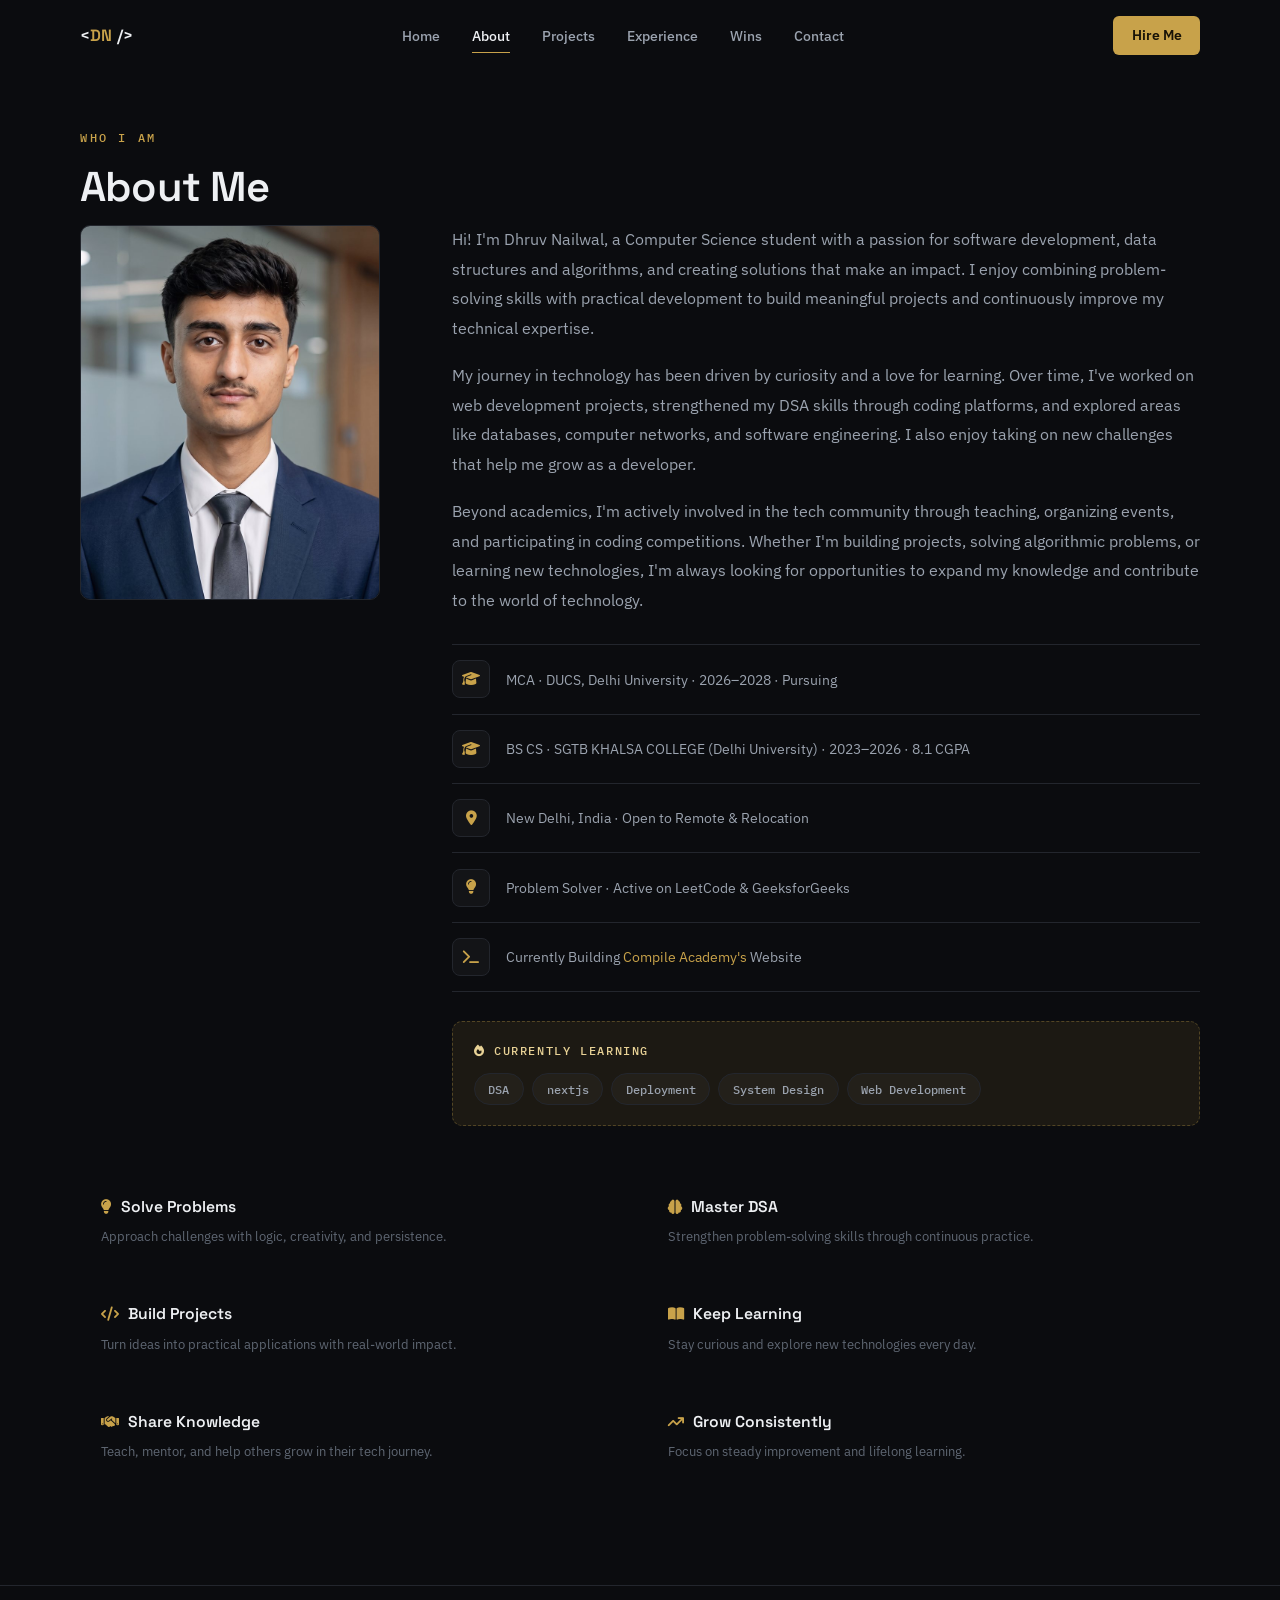
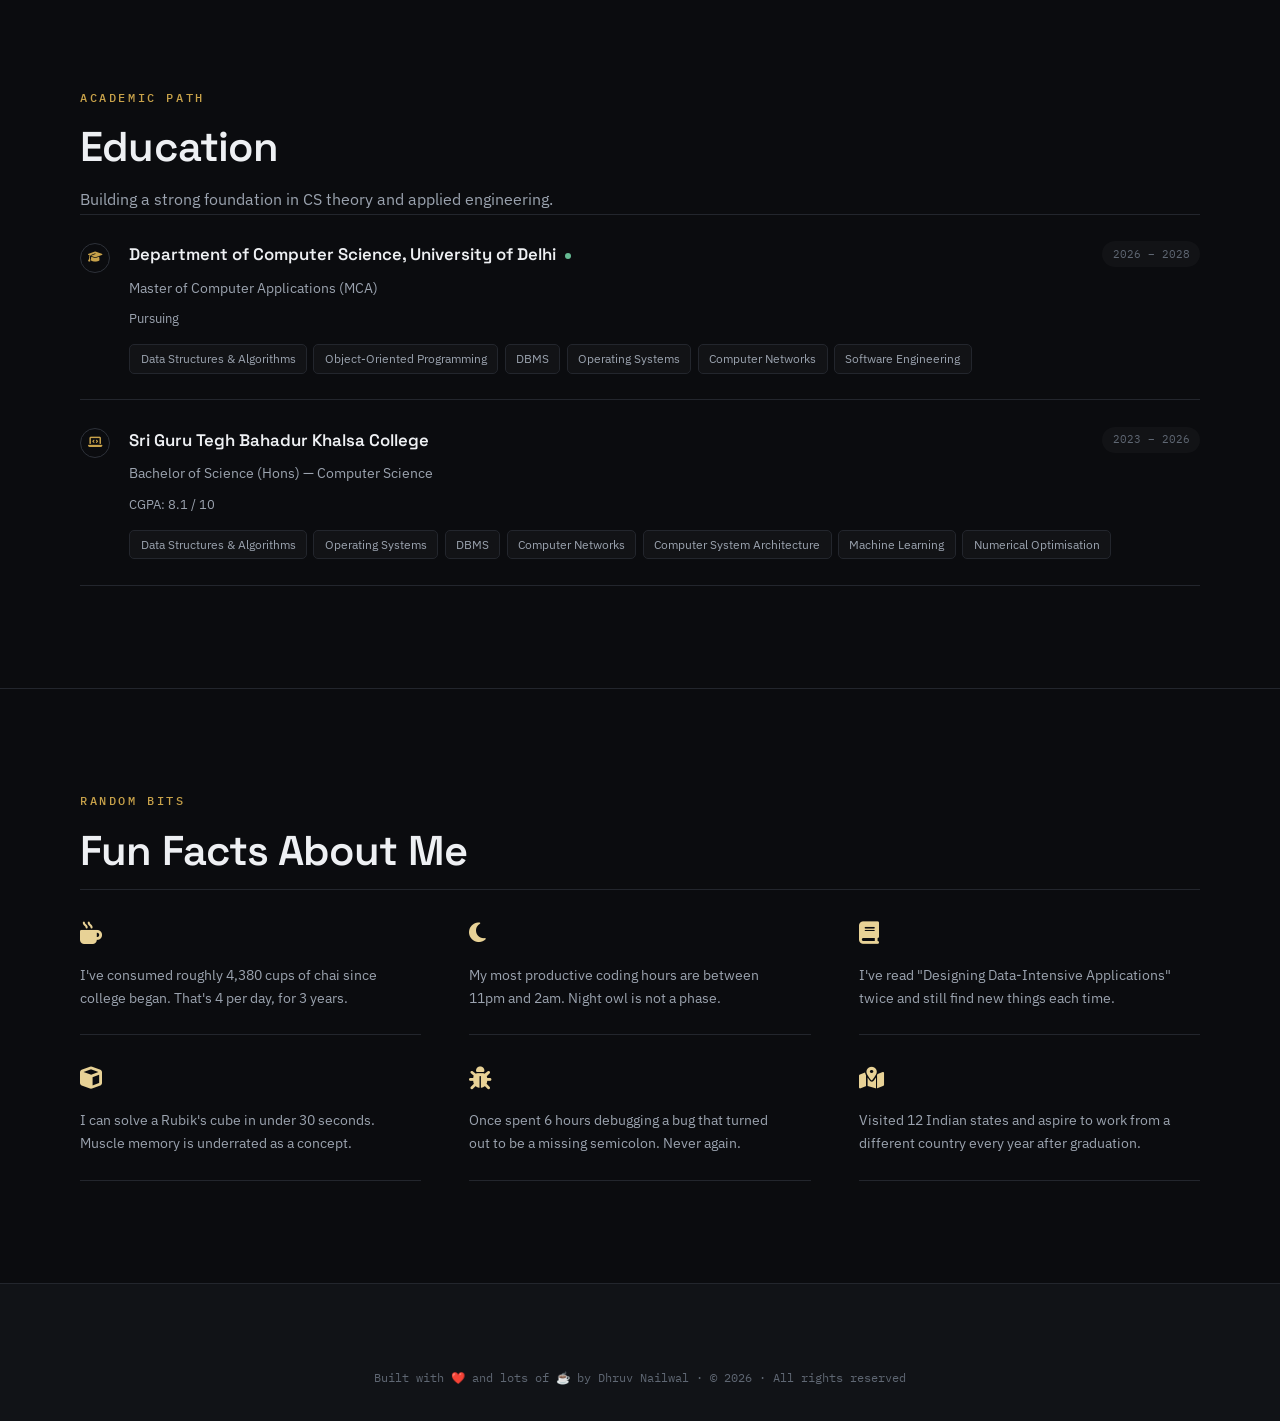
==== commit 4de2b3af: "Enhance website styling and navigation - Updated font links to include Space Grotesk for improved ty" ====
--- a/about.html
+++ b/about.html
@@ -19,7 +19,7 @@
         <link rel="canonical" href="https://dhruvnailwal.me/about.html">
         <link rel="preconnect" href="https://fonts.googleapis.com">
         <link rel="preconnect" href="https://fonts.gstatic.com" crossorigin>
-        <link href="https://fonts.googleapis.com/css2?family=IBM+Plex+Mono:wght@400;500;600&family=IBM+Plex+Sans:wght@400;500;600;700&display=swap" rel="stylesheet">
+        <link href="https://fonts.googleapis.com/css2?family=IBM+Plex+Mono:wght@400;500;600&family=IBM+Plex+Sans:wght@400;500;600;700&family=Space+Grotesk:wght@500;600;700&display=swap" rel="stylesheet">
         <link rel="stylesheet" href="https://cdnjs.cloudflare.com/ajax/libs/font-awesome/6.7.2/css/all.min.css">
         <link rel="stylesheet" href="css/styles.css">
     </head>
@@ -28,7 +28,8 @@
         <div id="progress" aria-hidden="true"></div>
         <!-- Navigation -->
         <nav id="navbar">
-            <a href="index.html" class="nav-logo">&lt;DN /&gt;</a>
+            <div class="nav-inner">
+                <a href="index.html" class="nav-logo">&lt;<span class="hl">DN</span> /&gt;</a>
             <ul class="nav-links">
                 <li>
                     <a href="index.html">Home</a>
@@ -49,10 +50,11 @@
                     <a href="contact.html">Contact</a>
                 </li>
             </ul>
-            <div class="nav-actions">
-                <a href="contact.html" class="btn-nav">Hire Me</a>
-            </div>
-            <button class="nav-toggle" id="navToggle" aria-label="Menu" aria-expanded="false" aria-controls="mobileNav">☰</button>
+                <div class="nav-actions">
+                    <a href="contact.html" class="btn-nav">Hire Me</a>
+                </div>
+                <button class="nav-toggle" id="navToggle" aria-label="Menu" aria-expanded="false" aria-controls="mobileNav">☰</button>
+            </div>
         </nav>
         <!-- Mobile Nav -->
         <div class="nav-mobile" id="mobileNav">
@@ -87,32 +89,32 @@
                         </div>
                         <div class="about-highlights">
                             <div class="about-hl">
-                                <div class="about-hl-icon">🎓</div>
+                                <div class="about-hl-icon"><i class="fa-solid fa-graduation-cap"></i></div>
                                 <span>MCA · DUCS, Delhi University · 2026–2028 · Pursuing</span>
                             </div>
                             <div class="about-hl">
-                                <div class="about-hl-icon">🎓</div>
+                                <div class="about-hl-icon"><i class="fa-solid fa-graduation-cap"></i></div>
                                 <span>BS CS · SGTB KHALSA COLLEGE (Delhi University) · 2023–2026 · 8.1 CGPA</span>
                             </div>
                             <div class="about-hl">
-                                <div class="about-hl-icon">📍</div>
+                                <div class="about-hl-icon"><i class="fa-solid fa-location-dot"></i></div>
                                 <span>New Delhi, India · Open to Remote & Relocation</span>
                             </div>
                             <div class="about-hl">
-                                <div class="about-hl-icon">💡</div>
+                                <div class="about-hl-icon"><i class="fa-solid fa-lightbulb"></i></div>
                                 <span>Problem Solver · Active on LeetCode & GeeksforGeeks</span>
                             </div>
                             <div class="about-hl">
-                                <div class="about-hl-icon">🔭</div>
+                                <div class="about-hl-icon"><i class="fa-solid fa-terminal"></i></div>
                                 <span>
                                     Currently Building
-                                    <a href="https://compileacademy.tech/" style="color: var(--accent); text-decoration: none;">Compile Academy's</a>
+                                    <a href="https://compileacademy.tech/">Compile Academy's</a>
                                     Website
                                 </span>
                             </div>
                         </div>
                         <div class="currently-learning">
-                            <div class="cl-title">🔥 Currently Learning</div>
+                            <div class="cl-title"><i class="fa-solid fa-fire"></i>&nbsp;Currently Learning</div>
                             <div class="cl-tags">
                                 <span class="tag">DSA</span>
                                 <span class="tag">nextjs</span>
@@ -125,27 +127,27 @@
                 </div>
                 <div class="about-values">
                     <div class="about-val fade-in">
-                        <div class="about-val-title">💡 Solve Problems</div>
+                        <div class="about-val-title"><i class="fa-solid fa-lightbulb"></i>Solve Problems</div>
                         <div class="about-val-text">Approach challenges with logic, creativity, and persistence.</div>
                     </div>
                     <div class="about-val fade-in stagger-1">
-                        <div class="about-val-title">🧠 Master DSA</div>
+                        <div class="about-val-title"><i class="fa-solid fa-brain"></i>Master DSA</div>
                         <div class="about-val-text">Strengthen problem-solving skills through continuous practice.</div>
                     </div>
                     <div class="about-val fade-in stagger-2">
-                        <div class="about-val-title">💻 Build Projects</div>
+                        <div class="about-val-title"><i class="fa-solid fa-code"></i>Build Projects</div>
                         <div class="about-val-text">Turn ideas into practical applications with real-world impact.</div>
                     </div>
                     <div class="about-val fade-in stagger-3">
-                        <div class="about-val-title">📚 Keep Learning</div>
+                        <div class="about-val-title"><i class="fa-solid fa-book-open"></i>Keep Learning</div>
                         <div class="about-val-text">Stay curious and explore new technologies every day.</div>
                     </div>
                     <div class="about-val fade-in">
-                        <div class="about-val-title">🤝 Share Knowledge</div>
+                        <div class="about-val-title"><i class="fa-solid fa-handshake"></i>Share Knowledge</div>
                         <div class="about-val-text">Teach, mentor, and help others grow in their tech journey.</div>
                     </div>
                     <div class="about-val fade-in stagger-1">
-                        <div class="about-val-title">🚀 Grow Consistently</div>
+                        <div class="about-val-title"><i class="fa-solid fa-arrow-trend-up"></i>Grow Consistently</div>
                         <div class="about-val-text">Focus on steady improvement and lifelong learning.</div>
                     </div>
                 </div>
@@ -162,7 +164,7 @@
                 </div>
                 <div class="edu-timeline fade-in">
                     <div class="edu-item current">
-                        <div class="edu-dot">🎓</div>
+                        <div class="edu-dot"><i class="fa-solid fa-graduation-cap"></i></div>
                         <div class="edu-card">
                             <div class="edu-meta">
                                 <span class="edu-school">Department of Computer Science, University of Delhi</span>
@@ -181,7 +183,7 @@
                         </div>
                     </div>
                     <div class="edu-item">
-                        <div class="edu-dot">💻</div>
+                        <div class="edu-dot"><i class="fa-solid fa-laptop-code"></i></div>
                         <div class="edu-card">
                             <div class="edu-meta">
                                 <span class="edu-school">Sri Guru Tegh Bahadur Khalsa College</span>
@@ -213,27 +215,27 @@
                 </div>
                 <div class="facts-grid">
                     <div class="fact-card fade-in">
-                        <div class="fact-emoji">☕</div>
+                        <div class="fact-emoji"><i class="fa-solid fa-mug-hot"></i></div>
                         <div class="fact-text">I've consumed roughly 4,380 cups of chai since college began. That's 4 per day, for 3 years.</div>
                     </div>
                     <div class="fact-card fade-in stagger-1">
-                        <div class="fact-emoji">🌙</div>
+                        <div class="fact-emoji"><i class="fa-solid fa-moon"></i></div>
                         <div class="fact-text">My most productive coding hours are between 11pm and 2am. Night owl is not a phase.</div>
                     </div>
                     <div class="fact-card fade-in stagger-2">
-                        <div class="fact-emoji">📖</div>
+                        <div class="fact-emoji"><i class="fa-solid fa-book"></i></div>
                         <div class="fact-text">I've read "Designing Data-Intensive Applications" twice and still find new things each time.</div>
                     </div>
                     <div class="fact-card fade-in stagger-3">
-                        <div class="fact-emoji">🎮</div>
+                        <div class="fact-emoji"><i class="fa-solid fa-cube"></i></div>
                         <div class="fact-text">I can solve a Rubik's cube in under 30 seconds. Muscle memory is underrated as a concept.</div>
                     </div>
                     <div class="fact-card fade-in">
-                        <div class="fact-emoji">🐛</div>
+                        <div class="fact-emoji"><i class="fa-solid fa-bug"></i></div>
                         <div class="fact-text">Once spent 6 hours debugging a bug that turned out to be a missing semicolon. Never again.</div>
                     </div>
                     <div class="fact-card fade-in stagger-1">
-                        <div class="fact-emoji">🗺️</div>
+                        <div class="fact-emoji"><i class="fa-solid fa-map-location-dot"></i></div>
                         <div class="fact-text">Visited 12 Indian states and aspire to work from a different country every year after graduation.</div>
                     </div>
                 </div>
--- a/css/styles.css
+++ b/css/styles.css
@@ -1,702 +1,757 @@
 /* ==========================================================================
    Dhruv Nailwal — Portfolio
    Shared stylesheet for all pages.
-   Theme: Deep Slate + Amber (charcoal base, warm gold accent)
+
+   Design language
+   ----------------
+   A premium, editorial dark theme that reads as intentionally crafted:
+   deep warm-charcoal surfaces, soft neutral ink, and a single refined gold
+   accent used with restraint. Strong typographic hierarchy (Space Grotesk
+   for display, IBM Plex Sans for body, Plex Mono for data/labels), generous
+   whitespace, hairline borders instead of glow, and flat editorial lists in
+   supporting sections so the page never collapses into a sea of floating
+   boxes.
+
+   Core principle: not every element is a card. Primary content (projects,
+   experience, achievements, jump links, values) uses subtle bordered
+   surfaces; supporting lists (skills, education, facts, contact info) are
+   flat rows separated by hairlines. This creates real visual hierarchy.
 
    Mobile-first: base styles target small screens; layout scales up via
-   min-width queries. Breakpoints: 520px, 768px, 900px, 1024px.
+   min-width queries. Breakpoints: 520, 600, 700, 768, 900, 1024.
    ========================================================================== */
 
 :root {
-  /* Base — deep slate / charcoal */
-  --bg: #0C1117;
-  --bg2: #111823;
-  --bg3: rgba(148, 163, 184, 0.06);
-  --card: #141B26;
-  --line: #232E3D;
-
-  /* Accent — warm amber / gold */
-  --accent: #E8A33D;
-  --accent-hover: #CF8A26;
-  --accent-soft: #EFB45A;
-  --accent-ink: #201503;
-  --line2: rgba(232, 163, 61, 0.38);
-
-  /* Ink */
-  --ink: #E8EDF4;
-  --ink2: #98A4B3;
-  --ink3: #667386;
+  /* Surfaces — deep warm charcoal (neutral, not blue) */
+  --bg: #0b0c0f;
+  --bg-elev: #111317;             /* section alt background */
+  --bg-soft: rgba(255, 255, 255, 0.03);
+  --card: #131519;
+  --card-hover: #16181d;
+  --line: #23262d;                /* hairline */
+  --line-strong: #2e323a;
+
+  /* Accent — refined gold, used sparingly */
+  --accent: #c8a24a;
+  --accent-hover: #d6b45e;
+  --accent-soft: #e8d296;
+  --accent-ink: #171207;
+  --accent-wash: rgba(200, 162, 74, 0.09);
+  --line2: rgba(200, 162, 74, 0.32);
+
+  /* Ink — soft neutrals */
+  --ink: #eef0f3;
+  --ink2: #9ba3af;
+  --ink3: #5f6773;
+  --ink4: #464c56;
 
   /* Semantic */
-  --green: #34D399;
-  --amber: var(--accent);
-  --gold: var(--accent);
-  --red: #F87171;
+  --green: #66bb93;
+  --red: #e0716f;
   --text: var(--ink);
   --text2: var(--ink2);
   --text3: var(--ink3);
   --border: var(--line);
   --border2: var(--line2);
 
-  /* Touch targets */
+  /* Brand icon colors */
+  --github: #cdd3da;
+  --linkedin: #5c9bd0;
+  --leetcode: #d9bd6e;
+  --hackerrank: #66bb93;
+  --gfg: #66bb93;
+
+  /* Type */
+  --sans: 'IBM Plex Sans', -apple-system, BlinkMacSystemFont, 'Segoe UI', sans-serif;
+  --display: 'Space Grotesk', 'IBM Plex Sans', sans-serif;
+  --mono: 'IBM Plex Mono', ui-monospace, 'SFMono-Regular', Consolas, monospace;
+
+  /* Touch targets / radii */
   --tap: 44px;
+  --r-sm: 6px;
+  --r-md: 10px;
+
+  /* Layout */
+  --container: 1120px;
+  --section-pad: clamp(4rem, 8vw, 6.5rem);
 }
 
 *, *::before, *::after { box-sizing: border-box; margin: 0; padding: 0 }
 html { scroll-behavior: smooth; font-size: 16px; -webkit-text-size-adjust: 100% }
 body {
-  font-family: 'IBM Plex Sans', sans-serif;
+  font-family: var(--sans);
   background: var(--bg);
   color: var(--ink);
-  line-height: 1.65;
+  line-height: 1.7;
   overflow-x: hidden;
-}
-::selection { background: rgba(232, 163, 61, 0.28); color: var(--ink) }
-::-webkit-scrollbar { width: 6px }
+  -webkit-font-smoothing: antialiased;
+  text-rendering: optimizeLegibility;
+  font-size: 16px;
+}
+::selection { background: var(--accent-wash); color: var(--accent-soft) }
+::-webkit-scrollbar { width: 4px }
 ::-webkit-scrollbar-track { background: var(--bg) }
-::-webkit-scrollbar-thumb { background: rgba(232, 163, 61, 0.4); border-radius: 3px }
-img { max-width: 100%; height: auto }
+::-webkit-scrollbar-thumb { background: var(--line-strong); border-radius: 2px }
+::-webkit-scrollbar-thumb:hover { background: var(--ink4) }
+img { max-width: 100%; height: auto; display: block }
+a { color: inherit }
 a:focus-visible, button:focus-visible, input:focus-visible, textarea:focus-visible { outline: 2px solid var(--accent); outline-offset: 3px }
 
 /* ===== LOADER (home only) ===== */
-#loader { position: fixed; inset: 0; background: var(--bg); z-index: 9999; display: flex; align-items: center; justify-content: center; flex-direction: column; gap: 1rem; transition: opacity .5s }
+#loader {
+  position: fixed; inset: 0; background: var(--bg); z-index: 9999;
+  display: flex; align-items: center; justify-content: center; flex-direction: column; gap: 1.25rem;
+  transition: opacity .5s;
+}
 #loader.hide { opacity: 0; pointer-events: none }
-.loader-logo { font-family: 'IBM Plex Mono', monospace; font-size: 1.5rem; font-weight: 600; color: var(--accent); letter-spacing: .12em }
-.loader-bar { width: min(220px, 60vw); height: 2px; background: var(--line); border-radius: 1px; overflow: hidden }
-.loader-fill { height: 100%; width: 0; background: var(--accent); animation: loadfill 1.6s cubic-bezier(.4, 0, .2, 1) forwards }
+.loader-logo { font-family: var(--display); font-size: 1.4rem; font-weight: 600; color: var(--ink); letter-spacing: .02em }
+.loader-logo .hl { color: var(--accent) }
+.loader-bar { width: min(200px, 60vw); height: 2px; background: var(--line); border-radius: 1px; overflow: hidden }
+.loader-fill { height: 100%; width: 0; background: var(--accent); animation: loadfill 1s cubic-bezier(.4, 0, .2, 1) forwards }
 @keyframes loadfill { to { width: 100% } }
 
 /* ===== SCROLL PROGRESS ===== */
 #progress { position: fixed; top: 0; left: 0; height: 2px; width: 0; background: var(--accent); z-index: 200; pointer-events: none }
 
-/* ===== NAV (mobile-first: hamburger below 768px) ===== */
+/* ===== NAV ===== */
 #navbar {
   position: fixed; top: 0; left: 0; right: 0; z-index: 1000;
-  padding: .7rem 1.25rem;
+  padding: 0 1.25rem;
+  height: 66px;
   display: flex; align-items: center; justify-content: space-between; gap: 1rem;
-  transition: background .25s ease, border-color .25s ease;
+  transition: background .3s ease, border-color .3s ease, height .3s ease;
   border-bottom: 1px solid transparent;
 }
-#navbar.scrolled { background: #0C1117f7; border-bottom: 1px solid var(--line) }
+.nav-inner {
+  width: 100%; max-width: var(--container); margin: 0 auto;
+  display: flex; align-items: center; justify-content: space-between; gap: 1rem;
+}
+#navbar.scrolled {
+  background: rgba(11, 12, 15, 0.86);
+  backdrop-filter: saturate(140%) blur(12px);
+  border-bottom: 1px solid var(--line);
+}
 .nav-logo {
-  font-family: 'IBM Plex Sans', sans-serif; font-weight: 700; font-size: 1.15rem;
-  color: var(--accent); text-decoration: none; letter-spacing: -0.03em;
-  padding: .35rem 0; /* tap area */
-}
-.nav-links { display: none; align-items: center; gap: 1.75rem; list-style: none }
+  font-family: var(--display); font-weight: 600; font-size: 1.02rem;
+  color: var(--ink); text-decoration: none; letter-spacing: .01em;
+  white-space: nowrap;
+}
+.nav-logo .hl { color: var(--accent) }
+.nav-links { display: none; align-items: center; gap: 2rem; list-style: none }
 .nav-links a {
-  color: var(--ink2); text-decoration: none; font-size: .875rem; font-weight: 500;
+  color: var(--ink2); text-decoration: none; font-size: .9rem; font-weight: 500;
   transition: color .2s; position: relative;
-  padding: .5rem 0; /* comfortable desktop hover/tap zone */
+  padding: .5rem 0;
 }
 .nav-links a::after {
   content: ''; position: absolute; bottom: 0; left: 0;
-  width: 0; height: 1px; background: var(--accent); transition: width .2s;
+  width: 0; height: 1px; background: var(--accent); transition: width .25s;
 }
 .nav-links a:hover { color: var(--ink) }
 .nav-links a:hover::after { width: 100% }
-.nav-links a.active { color: var(--accent-soft) }
+.nav-links a.active { color: var(--ink) }
 .nav-links a.active::after { width: 100% }
-.nav-actions { display: flex; align-items: center; gap: .75rem }
-.btn-nav { display: none }
+.nav-actions { display: flex; align-items: center; gap: .9rem }
 .btn-nav {
-  background: var(--accent); border: none; border-radius: 6px;
-  padding: .6rem 1.15rem; min-height: calc(var(--tap) - 8px);
-  cursor: pointer; color: var(--accent-ink); font-size: .85rem; font-weight: 600;
-  font-family: 'IBM Plex Sans', sans-serif; text-decoration: none;
-  transition: background .2s, transform .2s, box-shadow .2s;
-}
-.btn-nav:hover { background: var(--accent-hover); transform: translateY(-1px); box-shadow: 0 4px 14px rgba(232, 163, 61, 0.22) }
-
-/* Hamburger toggle — visible on small screens only */
+  display: none;
+  background: var(--accent); border: none; border-radius: var(--r-sm);
+  padding: .5rem 1.15rem; min-height: 38px;
+  cursor: pointer; color: var(--accent-ink); font-size: .86rem; font-weight: 600;
+  font-family: var(--sans); text-decoration: none;
+  transition: background .2s;
+}
+.btn-nav:hover { background: var(--accent-hover) }
+
 .nav-toggle {
   display: inline-flex; align-items: center; justify-content: center;
-  width: var(--tap); height: var(--tap);
-  margin-right: -.55rem; /* optically align icon with page gutter */
-  background: none; border: none; cursor: pointer;
-  color: var(--ink); font-size: 1.5rem; line-height: 1;
-  border-radius: 8px;
-  transition: color .2s, transform .2s;
-}
-.nav-toggle:hover { color: var(--accent-soft) }
-.nav-toggle[aria-expanded="true"] { transform: rotate(90deg); color: var(--accent-soft) }
-
-/* Full-screen mobile menu — animated open/close */
+  width: 42px; height: 42px;
+  margin-right: -.4rem;
+  background: none; border: 1px solid var(--line); cursor: pointer;
+  color: var(--ink); font-size: 1.55rem; line-height: 1;
+  border-radius: var(--r-sm);
+  transition: color .2s, border-color .2s, transform .2s;
+  font-family: var(--sans);
+}
+.nav-toggle:hover { color: var(--accent); border-color: var(--line-strong) }
+.nav-toggle[aria-expanded="true"] { color: var(--accent) }
+
+/* Full-screen mobile menu */
 .nav-mobile {
   position: fixed; inset: 0; z-index: 900;
   background: var(--bg);
   display: flex; flex-direction: column; align-items: center; justify-content: center;
-  gap: clamp(.9rem, 3.5vh, 1.75rem);
+  gap: clamp(.9rem, 3.5vh, 1.6rem);
   padding: 5.5rem 1.5rem 3rem;
-  overflow-y: auto; /* very short screens scroll instead of colliding */
-  opacity: 0; visibility: hidden; transform: translateY(-10px);
-  transition: opacity .28s ease, transform .28s ease, visibility 0s linear .28s;
-}
-.nav-mobile.open {
-  opacity: 1; visibility: visible; transform: none;
-  transition: opacity .28s ease, transform .28s ease;
-}
+  overflow-y: auto;
+  opacity: 0; visibility: hidden;
+  transition: opacity .25s ease, visibility 0s linear .25s;
+}
+.nav-mobile.open { opacity: 1; visibility: visible; transition: opacity .25s ease }
 .nav-mobile a {
-  font-family: 'IBM Plex Sans', sans-serif; font-size: clamp(1.25rem, 5vw, 1.5rem);
-  font-weight: 600; color: var(--ink); text-decoration: none;
-  padding: .45rem 1.25rem; border-radius: 8px;
-  opacity: 0; transform: translateY(8px);
-  transition: color .2s, opacity .3s ease, transform .3s ease;
-}
-.nav-mobile.open a { opacity: 1; transform: none }
-.nav-mobile.open a:nth-child(1) { transition-delay: .05s }
-.nav-mobile.open a:nth-child(2) { transition-delay: .09s }
-.nav-mobile.open a:nth-child(3) { transition-delay: .13s }
-.nav-mobile.open a:nth-child(4) { transition-delay: .17s }
-.nav-mobile.open a:nth-child(5) { transition-delay: .21s }
-.nav-mobile.open a:nth-child(6) { transition-delay: .25s }
-.nav-mobile a:hover, .nav-mobile a.active { color: var(--accent-soft) }
+  font-family: var(--display); font-size: clamp(1.25rem, 5vw, 1.5rem);
+  font-weight: 500; color: var(--ink2); text-decoration: none;
+  padding: .4rem 1.25rem; transition: color .2s;
+}
+.nav-mobile a:hover, .nav-mobile a.active { color: var(--accent) }
 body.menu-open { overflow: hidden }
-/* While the menu is open the bar must be opaque so overlay links
-   can never show through or collide with the logo / toggle. */
 body.menu-open #navbar { background: var(--bg); border-bottom-color: transparent }
-body.menu-open .nav-toggle { color: var(--accent-soft) }
+body.menu-open .nav-toggle { color: var(--accent) }
 
 @media (min-width: 768px) {
-  #navbar { padding: .875rem 2rem }
-  .nav-logo { font-size: 1.25rem }
+  #navbar { padding: 0 2rem; height: 72px }
   .nav-links { display: flex }
   .btn-nav { display: inline-flex; align-items: center }
-  .nav-actions { gap: .75rem }
   .nav-toggle { display: none }
-  .nav-mobile { display: none } /* desktop never shows overlay */
-}
-/* Tablet band: tighten link spacing so the bar never crowds/overlaps */
+  .nav-mobile { display: none }
+}
 @media (min-width: 768px) and (max-width: 949px) {
-  .nav-links { gap: 1.1rem }
-  .nav-links a { font-size: .84rem }
+  .nav-links { gap: 1.4rem }
+  .nav-links a { font-size: .87rem }
 }
 
 /* ===== PAGE SCAFFOLD ===== */
-section { padding: 3.5rem 1.25rem; counter-increment: sec; scroll-margin-top: 4rem }
-.container { width: 100%; max-width: 1100px; margin: 0 auto }
-.page-head { padding-top: 5.75rem }
+section { padding: var(--section-pad) 1.25rem; scroll-margin-top: 5rem }
+.container { width: 100%; max-width: var(--container); margin: 0 auto }
+.section-intro { margin-bottom: clamp(2.5rem, 6vw, 3.5rem); max-width: 620px }
+.page-head { padding-top: calc(5.5rem + 24px) }
 .section-label {
-  display: inline-flex; align-items: center; gap: .65rem;
-  font-family: 'IBM Plex Mono', monospace; font-size: .72rem; font-weight: 500;
-  text-transform: uppercase; letter-spacing: .18em; color: var(--ink2); margin-bottom: .75rem;
-}
-.section-label::before { content: ''; width: 1.5rem; height: 1px; background: var(--accent) }
-.section-label::after { content: '/' counter(sec, decimal-leading-zero); color: var(--ink3); letter-spacing: .1em; margin-left: .25rem }
+  display: block;
+  font-family: var(--mono); font-size: .74rem; font-weight: 500;
+  text-transform: uppercase; letter-spacing: .22em; color: var(--accent);
+  margin-bottom: 1rem;
+}
 .section-title {
-  font-family: 'IBM Plex Sans', sans-serif; font-size: clamp(1.55rem, 5.5vw, 2.3rem);
-  font-weight: 700; letter-spacing: -0.02em; color: var(--ink); margin-bottom: .85rem;
-  line-height: 1.2;
-}
-.section-desc { color: var(--ink2); font-size: .95rem; max-width: 560px; line-height: 1.75; margin-bottom: 2.25rem }
-.divider { height: 1px; background: repeating-linear-gradient(90deg, var(--line) 0 5px, transparent 5px 12px); margin: 0 }
-
-@media (min-width: 520px) {
-  section { padding: 4rem 1.75rem }
-}
+  font-family: var(--display); font-size: clamp(1.9rem, 5vw, 2.6rem);
+  font-weight: 600; letter-spacing: -0.02em; color: var(--ink); margin-bottom: .9rem;
+  line-height: 1.12;
+}
+.section-desc { color: var(--ink2); font-size: 1.02rem; line-height: 1.75 }
+.section-subtitle { color: var(--ink2); font-size: 1rem; line-height: 1.75 }
+.divider { height: 1px; background: var(--line); border: 0 }
+.section-alt { background: var(--bg-elev) }
+
+@media (min-width: 520px) { section { padding: calc(var(--section-pad) * .85) 1.75rem } }
 @media (min-width: 768px) {
-  section { padding: clamp(4.5rem, 9vw, 5.5rem) 2rem; scroll-margin-top: 4.5rem }
-  .page-head { padding-top: 7.5rem }
-  .section-desc { font-size: 1rem; margin-bottom: 2.5rem }
-}
-
-/* ===== CARD SYSTEM ===== */
-.ach-card, .profile-card, .project-card, .exp-item, .skill-cat, .cert-card, .extra-card, .fact-card, .edu-card, .contact-item, .currently-learning, .about-val, .jump-card { position: relative }
-.ach-card::before, .profile-card::before, .project-card::before, .exp-item::before, .skill-cat::before, .cert-card::before, .extra-card::before, .fact-card::before, .edu-card::before, .contact-item::before, .currently-learning::before, .about-val::before, .jump-card::before {
-  content: ''; position: absolute; top: -1px; left: -1px; width: 16px; height: 16px;
-  border-top: 2px solid var(--accent); border-left: 2px solid var(--accent);
-  opacity: 0; transition: opacity .25s ease; pointer-events: none; z-index: 1;
-}
-.ach-card:hover::before, .profile-card:hover::before, .project-card:hover::before, .exp-item:hover::before, .skill-cat:hover::before, .cert-card:hover::before, .extra-card:hover::before, .fact-card:hover::before, .edu-card:hover::before, .contact-item:hover::before, .currently-learning:hover::before, .about-val:hover::before, .jump-card:hover::before { opacity: 1 }
-
-/* ===== HERO (Home) — stacked on phones, split from 900px ===== */
+  section { padding: var(--section-pad) 2rem; scroll-margin-top: 5rem }
+  .page-head { padding-top: calc(6.5rem + 24px) }
+}
+
+/* ===== SHARED SURFACES ===== */
+/* Primary content surfaces — subtle bordered boxes. Not everything gets one. */
+.box {
+  background: var(--card); border: 1px solid var(--line); border-radius: var(--r-md);
+}
+.box-hover { transition: border-color .2s, background .2s, transform .2s }
+.box-hover:hover { border-color: var(--line-strong); background: var(--card-hover) }
+
+/* Hairline list row used for flat, editorial supporting content */
+.row-list { border-top: 1px solid var(--line) }
+.row-item {
+  display: flex; align-items: flex-start; gap: 1rem;
+  padding: 1.05rem 0; border-bottom: 1px solid var(--line);
+}
+
+/* ===== HERO ===== */
 #hero {
   min-height: 100svh; display: flex; align-items: center; justify-content: center;
-  position: relative; padding: 6rem 1.25rem 3.5rem; overflow: hidden;
+  position: relative; padding: 6.5rem 1.25rem 3rem; overflow: hidden;
 }
 .hero-grid-bg {
   position: absolute; inset: 0; pointer-events: none;
   background-image:
-    linear-gradient(rgba(148, 163, 184, 0.04) 1px, transparent 1px),
-    linear-gradient(90deg, rgba(148, 163, 184, 0.04) 1px, transparent 1px);
-  background-size: 72px 72px;
-  -webkit-mask-image: radial-gradient(ellipse 80% 60% at 50% 0%, black, transparent);
-  mask-image: radial-gradient(ellipse 80% 60% at 50% 0%, black, transparent);
+    linear-gradient(rgba(255, 255, 255, 0.018) 1px, transparent 1px),
+    linear-gradient(90deg, rgba(255, 255, 255, 0.018) 1px, transparent 1px);
+  background-size: 68px 68px;
+  -webkit-mask-image: radial-gradient(ellipse 75% 65% at 50% 0%, black, transparent);
+  mask-image: radial-gradient(ellipse 75% 65% at 50% 0%, black, transparent);
 }
 .hero-inner {
-  max-width: 1100px; width: 100%; position: relative; z-index: 1;
-  display: flex; flex-direction: column; align-items: center;
-  gap: 2.5rem;
-}
-.hero-content { display: flex; flex-direction: column; gap: 1.1rem; align-items: center; text-align: center; width: 100% }
+  max-width: var(--container); width: 100%; position: relative; z-index: 1;
+  display: flex; flex-direction: column; align-items: center; gap: 3rem;
+}
+.hero-content { display: flex; flex-direction: column; gap: 1.25rem; align-items: center; text-align: center; width: 100% }
 .hero-badge {
-  display: inline-flex; align-items: center; gap: .5rem;
-  background: rgba(232, 163, 61, 0.08); border: 1px solid var(--line2); border-radius: 3px;
-  padding: .4rem .95rem;
-  font-family: 'IBM Plex Mono', monospace; font-size: .72rem; font-weight: 500;
-  letter-spacing: .08em; text-transform: uppercase; color: var(--accent-soft); width: fit-content;
-}
-.hero-badge-dot { width: 7px; height: 7px; border-radius: 50%; background: var(--accent); animation: pulse 2s ease-in-out infinite }
-@keyframes pulse { 0%, 100% { opacity: 1 } 50% { opacity: .4 } }
+  display: inline-flex; align-items: center; gap: .6rem;
+  border: 1px solid var(--line); border-radius: 100px; background: var(--bg-soft);
+  padding: .4rem 1rem;
+  font-family: var(--mono); font-size: .7rem; font-weight: 500;
+  letter-spacing: .08em; text-transform: uppercase; color: var(--ink2); width: fit-content;
+}
+.hero-badge .dot { width: 6px; height: 6px; border-radius: 50%; background: var(--green) }
 .hero-name {
-  font-family: 'IBM Plex Sans', sans-serif; font-size: clamp(2.5rem, 11vw, 4.3rem);
-  font-weight: 700; line-height: 1.05; letter-spacing: -0.03em; color: var(--ink);
-}
-.hero-name span { color: var(--accent) }
+  font-family: var(--display); font-size: clamp(2.7rem, 12vw, 5rem);
+  font-weight: 600; line-height: 1.02; letter-spacing: -0.03em; color: var(--ink);
+  text-wrap: balance;
+}
+.hero-name .accent { color: var(--accent) }
 .hero-tagline {
-  font-size: clamp(.92rem, 2.6vw, 1.05rem); color: var(--accent-soft);
-  font-family: 'IBM Plex Mono', monospace; font-weight: 500; min-height: 1.8rem;
+  font-size: clamp(.92rem, 2.6vw, 1.05rem); color: var(--ink2);
+  font-family: var(--mono); font-weight: 500; min-height: 1.8rem;
 }
 .hero-tagline::after {
   content: ''; display: inline-block; width: 8px; height: 1.05em; margin-left: 4px;
   vertical-align: middle; background: var(--accent); animation: caret 1s steps(1) infinite;
 }
 @keyframes caret { 50% { opacity: 0 } }
-.hero-desc { font-size: .97rem; color: var(--ink2); max-width: 540px; line-height: 1.75 }
+.hero-desc { font-size: 1.02rem; color: var(--ink2); max-width: 560px; line-height: 1.8 }
 .hero-coords {
-  font-family: 'IBM Plex Mono', monospace; font-size: .68rem; color: var(--ink3);
+  font-family: var(--mono); font-size: .7rem; color: var(--ink3);
   letter-spacing: .08em; text-transform: uppercase; line-height: 1.6;
 }
-.hero-btns { display: flex; flex-direction: column; align-items: stretch; gap: .65rem; width: 100%; max-width: 320px }
+.hero-btns { display: flex; flex-direction: column; align-items: stretch; gap: .7rem; width: 100%; max-width: 330px }
+.btn-primary, .btn-outline {
+  display: inline-flex; align-items: center; justify-content: center; gap: .55rem;
+  min-height: 48px; padding: .8rem 1.6rem; border-radius: var(--r-sm);
+  font-size: .95rem; font-weight: 600; text-align: center;
+  text-decoration: none; transition: transform .15s, background .2s, border-color .2s, color .2s;
+  font-family: var(--sans); line-height: 1.2;
+}
 .btn-primary {
-  display: inline-flex; align-items: center; justify-content: center; gap: .5rem;
-  background: var(--accent); color: var(--accent-ink);
-  padding: .85rem 1.5rem; min-height: var(--tap); border-radius: 6px;
-  font-weight: 600; font-size: .92rem; text-align: center;
-  text-decoration: none; border: none; cursor: pointer;
-  transition: transform .2s, box-shadow .2s, background .2s;
-  font-family: 'IBM Plex Sans', sans-serif;
-}
-.btn-primary:hover { background: var(--accent-hover); transform: translateY(-2px); box-shadow: 4px 4px 0 rgba(0, 0, 0, 0.4) }
-.btn-primary:active { transform: translateY(0); box-shadow: 2px 2px 0 rgba(0, 0, 0, 0.4) }
+  background: var(--accent); color: var(--accent-ink); border: 1px solid var(--accent);
+}
+.btn-primary:hover { background: var(--accent-hover); border-color: var(--accent-hover); transform: translateY(-1px) }
+.btn-primary:active { transform: translateY(0) }
 .btn-outline {
-  display: inline-flex; align-items: center; justify-content: center; gap: .5rem;
-  background: transparent; color: var(--ink);
-  padding: .85rem 1.5rem; min-height: var(--tap); border-radius: 6px;
-  font-weight: 500; font-size: .92rem; text-align: center;
-  text-decoration: none; border: 1px solid var(--line); cursor: pointer; transition: all .2s;
-  font-family: 'IBM Plex Sans', sans-serif;
-}
-.btn-outline:hover { border-color: var(--accent); color: var(--accent-soft); background: rgba(232, 163, 61, 0.06) }
-
-/* Stats — 2-up grid on phones, row on tablet+ */
-.hero-stats { display: grid; grid-template-columns: repeat(2, minmax(0, 1fr)); gap: 1.1rem 1rem; width: 100%; max-width: 420px }
-.hero-stat { display: flex; flex-direction: column; gap: .15rem }
-.hero-stat-num { font-family: 'IBM Plex Sans', sans-serif; font-size: 1.35rem; font-weight: 700; color: var(--ink) }
-.hero-stat-label { font-family: 'IBM Plex Mono', monospace; font-size: .64rem; color: var(--ink3); text-transform: uppercase; letter-spacing: .06em; line-height: 1.5 }
-
-/* Hero portrait — framed photo with amber corner brackets.
-   Photo leads on mobile (order:-1), sits right of text from 900px. */
-.hero-photo { position: relative; order: -1; width: min(240px, 74vw); margin: 0 auto }
-.hero-photo img {
-  width: 100%; aspect-ratio: 4 / 5; object-fit: cover; object-position: center top;
-  display: block; border-radius: 10px; border: 1px solid var(--line);
-  filter: saturate(.96);
-}
-.hero-photo::before, .hero-photo::after {
-  content: ''; position: absolute; width: 38px; height: 38px;
-  border-color: var(--accent); border-style: solid; pointer-events: none;
-}
-.hero-photo::before { top: -9px; left: -9px; border-width: 2px 0 0 2px }
-.hero-photo::after { bottom: -9px; right: -9px; border-width: 0 2px 2px 0 }
+  background: transparent; color: var(--ink); border: 1px solid var(--line-strong);
+  font-weight: 500;
+}
+.btn-outline:hover { border-color: var(--accent); color: var(--accent-soft) }
+.btn i { font-size: .9em }
+.btn-outline .go { color: var(--accent); font-size: .85em }
+
+/* Stats */
+.hero-stats { display: grid; grid-template-columns: repeat(2, minmax(0, 1fr)); gap: 1.6rem 1.4rem; width: 100%; max-width: 480px; margin-top: .4rem }
+.hero-stat { display: flex; flex-direction: column; gap: .2rem; text-align: center }
+.hero-stat-num { font-family: var(--display); font-size: clamp(1.6rem, 6vw, 2rem); font-weight: 600; color: var(--ink); letter-spacing: -0.02em }
+.hero-stat-label { font-family: var(--mono); font-size: .62rem; color: var(--ink3); text-transform: uppercase; letter-spacing: .06em; line-height: 1.5 }
+
+/* Hero portrait */
+.hero-photo {
+  position: relative; order: -1; width: min(250px, 76vw); margin: 0 auto;
+}
+.hero-photo .frame {
+  position: relative; border: 1px solid var(--line); border-radius: var(--r-md); overflow: hidden;
+  background: var(--card);
+}
+.hero-photo img { width: 100%; aspect-ratio: 4 / 5; object-fit: cover; object-position: center top; display: block }
+.hero-photo .credit {
+  position: absolute; left: 12px; bottom: 12px;
+  font-family: var(--mono); font-size: .66rem; letter-spacing: .18em; text-transform: uppercase;
+  color: var(--ink); background: rgba(11, 12, 15, 0.6); padding: .25rem .6rem; border-radius: 4px;
+}
 .hero-photo-caption {
-  margin-top: .85rem; text-align: center;
-  font-family: 'IBM Plex Mono', monospace; font-size: .68rem; color: var(--ink3);
+  margin-top: .9rem; text-align: center;
+  font-family: var(--mono); font-size: .68rem; color: var(--ink3);
   letter-spacing: .07em; text-transform: uppercase;
 }
 
 @media (min-width: 520px) {
   .hero-btns { flex-direction: row; flex-wrap: wrap; align-items: center; justify-content: center; width: auto; max-width: none }
+  .hero-content { flex-direction: column }
 }
 @media (min-width: 768px) {
-  #hero { padding: 7.5rem 2rem 4rem }
-  .hero-content { gap: 1.25rem }
-  .hero-desc, .hero-coords { font-size: 1rem }
-  .hero-coords { font-size: .72rem }
-  .hero-stats { grid-template-columns: repeat(4, auto); justify-content: center; gap: 2rem; max-width: none }
-  .hero-stat-num { font-size: 1.4rem }
-  .hero-stat-label { font-size: .68rem }
+  #hero { padding: 8rem 2rem 4rem }
+  .hero-stats { grid-template-columns: repeat(4, auto); justify-content: center; gap: 2.4rem; max-width: none }
   .hero-photo { width: min(300px, 80%) }
-  .hero-photo::before, .hero-photo::after { width: 48px; height: 48px }
 }
 @media (min-width: 900px) {
-  .hero-inner { display: grid; grid-template-columns: 1.15fr .85fr; gap: clamp(2.5rem, 6vw, 4.5rem); align-items: center }
+  .hero-inner { display: grid; grid-template-columns: 1.1fr .9fr; gap: clamp(3rem, 6vw, 5rem); align-items: center }
   .hero-content { align-items: flex-start; text-align: left }
   .hero-badge { margin-left: 0 }
   .hero-photo { order: 0; width: min(340px, 100%); justify-self: center }
-  .hero-photo::before, .hero-photo::after { width: 56px; height: 56px }
-  .hero-photo::before { top: -12px; left: -12px }
-  .hero-photo::after { bottom: -12px; right: -12px }
-}
-
-/* About-page portrait (smaller, beside intro text from 900px) */
+  .hero-stats { grid-template-columns: repeat(4, 1fr); justify-content: stretch; gap: 1rem; margin-top: 1rem }
+  .hero-stat { text-align: left }
+}
+
+/* About-page portrait */
 .about-photo { position: relative; width: min(260px, 76vw); margin: 0 auto; align-self: center }
 .about-photo img {
   width: 100%; aspect-ratio: 4 / 5; object-fit: cover; object-position: center top;
-  display: block; border-radius: 10px; border: 1px solid var(--line);
-}
-.about-photo::before, .about-photo::after {
-  content: ''; position: absolute; width: 36px; height: 36px;
-  border-color: var(--accent); border-style: solid; pointer-events: none;
-}
-.about-photo::before { top: -8px; left: -8px; border-width: 2px 0 0 2px }
-.about-photo::after { bottom: -8px; right: -8px; border-width: 0 2px 2px 0 }
+  display: block; border-radius: var(--r-md); border: 1px solid var(--line);
+}
 
 /* ===== ABOUT ===== */
-.about-layout { display: flex; flex-direction: column; gap: 2.25rem; align-items: center }
-.about-text p { color: var(--ink2); font-size: .95rem; line-height: 1.8; margin-bottom: 1rem }
-.about-text p:last-child { margin-bottom: 0 }
-.about-highlights { display: flex; flex-direction: column; gap: .7rem; margin-top: 1.5rem }
-.about-hl { display: flex; align-items: center; gap: .75rem; color: var(--ink2); font-size: .88rem; line-height: 1.5 }
+.about-layout { display: flex; flex-direction: column; gap: 2.5rem; align-items: center }
+.about-text > p { color: var(--ink2); font-size: 1rem; line-height: 1.85; margin-bottom: 1.1rem }
+.about-text > p:last-child { margin-bottom: 0 }
+.about-highlights { display: flex; flex-direction: column; margin-top: 1.8rem; border-top: 1px solid var(--line) }
+.about-hl {
+  display: flex; align-items: center; gap: 1rem; padding: .95rem 0;
+  border-bottom: 1px solid var(--line);
+  color: var(--ink2); font-size: .9rem; line-height: 1.5;
+}
 .about-hl-icon {
-  width: 36px; height: 36px; border-radius: 6px; background: var(--bg3);
+  width: 38px; height: 38px; border-radius: 8px; background: var(--bg-soft);
   border: 1px solid var(--line); display: flex; align-items: center; justify-content: center;
-  color: var(--ink2); font-size: 1rem; flex-shrink: 0;
-}
-.about-values { display: grid; grid-template-columns: 1fr; gap: .75rem; margin-top: 2.5rem }
-.about-val {
-  background: var(--card); border: 1px solid var(--line); border-radius: 8px;
-  padding: 1rem; display: flex; flex-direction: column; gap: .35rem; transition: border-color .2s;
-}
-.about-val:hover { border-color: var(--line2) }
-.about-val-title { font-family: 'IBM Plex Sans', sans-serif; font-size: .875rem; font-weight: 600; color: var(--ink) }
-.about-val-text { font-size: .8rem; color: var(--ink3) }
+  color: var(--accent); font-size: .9rem; flex-shrink: 0;
+}
+.about-hl a { color: var(--accent); text-decoration: none }
+.about-hl a:hover { text-decoration: underline }
+.about-values { display: grid; grid-template-columns: 1fr; gap: .9rem; margin-top: 3rem }
+.about-val { padding: 1.25rem 1.3rem }
+.about-val:hover { border-color: var(--line-strong); transform: translateY(-2px) }
+.about-val-title { font-family: var(--display); font-size: .98rem; font-weight: 600; color: var(--ink); margin-bottom: .35rem }
+.about-val-title i { color: var(--accent); margin-right: .55rem; font-size: .9rem }
+.about-val-text { font-size: .82rem; color: var(--ink3); line-height: 1.6 }
 .currently-learning {
-  background: rgba(232, 163, 61, 0.04); border: 1px dashed var(--line2); border-radius: 10px;
-  padding: 1.15rem; margin-top: 1.5rem; transition: border-color .2s, background .2s;
-}
-.currently-learning:hover { background: rgba(232, 163, 61, 0.06) }
+  background: var(--accent-wash); border: 1px dashed var(--line2); border-radius: var(--r-md);
+  padding: 1.2rem 1.3rem; margin-top: 1.8rem;
+}
 .cl-title {
-  font-family: 'IBM Plex Mono', monospace; font-size: .72rem; color: var(--ink2);
-  font-weight: 500; text-transform: uppercase; letter-spacing: .12em; margin-bottom: .75rem;
+  font-family: var(--mono); font-size: .72rem; color: var(--accent-soft);
+  font-weight: 500; text-transform: uppercase; letter-spacing: .14em; margin-bottom: .8rem;
 }
 .cl-tags { display: flex; flex-wrap: wrap; gap: .5rem }
 .tag {
-  background: rgba(148, 163, 184, 0.05); border: 1px solid var(--line); color: var(--ink2);
-  padding: .32rem .85rem; border-radius: 100px; min-height: 30px;
+  background: var(--bg-soft); border: 1px solid var(--line); color: var(--ink2);
+  padding: .3rem .85rem; border-radius: 100px; min-height: 32px;
   display: inline-flex; align-items: center;
-  font-family: 'IBM Plex Mono', monospace; font-size: .72rem; font-weight: 500;
+  font-family: var(--mono); font-size: .72rem; font-weight: 500;
   transition: border-color .2s, color .2s;
 }
 .tag:hover { border-color: var(--line2); color: var(--accent-soft) }
 
-@media (min-width: 600px) {
-  .about-values { grid-template-columns: repeat(2, minmax(0, 1fr)) }
-}
+@media (min-width: 600px) { .about-values { grid-template-columns: repeat(2, minmax(0, 1fr)) } }
 @media (min-width: 900px) {
-  .about-layout { display: grid; grid-template-columns: 320px 1fr; gap: clamp(2rem, 5vw, 3.5rem); align-items: start }
-  .about-photo { align-self: start; width: 100%; position: sticky; top: 6rem }
-  .about-text p { font-size: .975rem }
-}
-
-/* ===== HOME JUMP CARDS ===== */
+  .about-layout { display: grid; grid-template-columns: 300px 1fr; gap: clamp(2.5rem, 6vw, 4.5rem); align-items: start }
+  .about-photo { align-self: start; width: 100%; position: sticky; top: 6.5rem }
+}
+
+/* ===== HOME JUMP LINKS ===== */
 .jump-grid { display: grid; grid-template-columns: 1fr; gap: 1rem }
 .jump-card {
-  display: flex; flex-direction: column; gap: .5rem;
-  background: var(--card); border: 1px solid var(--line); border-radius: 10px;
-  padding: 1.35rem; text-decoration: none; transition: border-color .2s, transform .2s;
-}
-.jump-card:hover { border-color: var(--line2); transform: translateY(-3px) }
-.jump-card-kicker { font-family: 'IBM Plex Mono', monospace; font-size: .68rem; letter-spacing: .14em; text-transform: uppercase; color: var(--accent-soft) }
-.jump-card-title { font-family: 'IBM Plex Sans', sans-serif; font-weight: 700; font-size: 1.1rem; color: var(--ink) }
-.jump-card-desc { font-size: .86rem; color: var(--ink2); line-height: 1.65; flex: 1 }
-.jump-card-go { font-size: .82rem; color: var(--ink2); padding-top: .35rem; transition: color .2s, transform .2s }
-.jump-card:hover .jump-card-go { color: var(--accent-soft); transform: translateX(3px) }
+  display: block; padding: 1.6rem 1.5rem; text-decoration: none;
+  display: flex; flex-direction: column; gap: .6rem;
+}
+.jump-card:hover { border-color: var(--line-strong); transform: translateY(-3px) }
+.jump-card-kicker { font-family: var(--mono); font-size: .68rem; letter-spacing: .16em; text-transform: uppercase; color: var(--ink3) }
+.jump-card-title { font-family: var(--display); font-weight: 600; font-size: 1.12rem; color: var(--ink) }
+.jump-card-desc { font-size: .86rem; color: var(--ink2); line-height: 1.7; flex: 1 }
+.jump-card-go {
+  font-size: .84rem; color: var(--ink3); padding-top: .4rem;
+  display: inline-flex; align-items: center; gap: .4rem; transition: color .2s;
+  font-weight: 500;
+}
+.jump-card:hover .jump-card-go { color: var(--accent) }
+.jump-card-go .go { color: var(--accent); transition: transform .2s }
+.jump-card:hover .jump-card-go .go { transform: translateX(4px) }
 
 @media (min-width: 600px) { .jump-grid { grid-template-columns: repeat(2, minmax(0, 1fr)) } }
 @media (min-width: 1024px) { .jump-grid { grid-template-columns: repeat(4, minmax(0, 1fr)) } }
 
-/* ===== EDUCATION ===== */
-.edu-timeline { display: flex; flex-direction: column; gap: 0; position: relative }
-.edu-timeline::before { content: ''; position: absolute; left: 15px; top: 0; bottom: 0; width: 1px; background: var(--line) }
-.edu-item { display: flex; gap: 1rem; padding-bottom: 2rem }
-.edu-item.current .edu-dot { border-color: var(--accent); animation: dotpulse 2.4s ease-in-out infinite }
-.edu-item.current .edu-card { border-color: rgba(232, 163, 61, 0.25) }
-.edu-item.current .edu-duration { background: rgba(232, 163, 61, 0.1); border: 1px solid var(--line2); color: var(--accent) }
-.edu-item.current .edu-grade { color: var(--accent) }
-@keyframes dotpulse { 0%, 100% { box-shadow: 0 0 0 4px rgba(232, 163, 61, 0.12) } 50% { box-shadow: 0 0 0 9px rgba(232, 163, 61, 0.03) } }
+/* ===== EDUCATION (flat timeline) ===== */
+.edu-timeline { position: relative; border-top: 1px solid var(--line) }
+.edu-item {
+  display: grid; grid-template-columns: auto 1fr; gap: 1.2rem;
+  padding: 1.6rem 0 1.6rem 0; border-bottom: 1px solid var(--line);
+  align-items: start;
+}
 .edu-dot {
   width: 30px; height: 30px; border-radius: 50%; background: var(--bg);
-  border: 1px solid var(--line2); display: flex; align-items: center; justify-content: center;
-  flex-shrink: 0; font-family: 'IBM Plex Mono', monospace; font-size: .65rem;
-  color: var(--accent-soft); font-weight: 600; z-index: 1;
-}
-.edu-card { background: var(--card); border: 1px solid var(--line); border-radius: 8px; padding: 1.15rem; flex: 1; min-width: 0; transition: border-color .2s }
-.edu-card:hover { border-color: var(--line2) }
-.edu-meta { display: flex; flex-direction: column; align-items: flex-start; gap: .4rem; margin-bottom: .5rem }
-.edu-school { font-family: 'IBM Plex Sans', sans-serif; font-weight: 600; font-size: .95rem; color: var(--ink) }
-.edu-duration { font-family: 'IBM Plex Mono', monospace; font-size: .7rem; color: var(--ink3); background: var(--bg3); padding: .2rem .6rem; border-radius: 100px }
-.edu-degree { font-size: .88rem; color: var(--ink2); margin-bottom: .4rem }
-.edu-grade { font-size: .8rem; color: var(--ink2) }
-.edu-courses { margin-top: .75rem; display: flex; flex-wrap: wrap; gap: .4rem }
+  border: 1px solid var(--line-strong); display: flex; align-items: center; justify-content: center;
+  flex-shrink: 0; font-size: .72rem; color: var(--accent); margin-top: .15rem;
+}
+.edu-meta { display: flex; flex-direction: column; align-items: flex-start; gap: .4rem; margin-bottom: .45rem }
+.edu-school { font-family: var(--display); font-weight: 600; font-size: 1.05rem; color: var(--ink) }
+.edu-duration { font-family: var(--mono); font-size: .7rem; color: var(--ink3); background: var(--bg-soft); padding: .22rem .65rem; border-radius: 100px }
+.edu-degree { font-size: .9rem; color: var(--ink2); margin-bottom: .5rem }
+.edu-grade { font-size: .82rem; color: var(--ink2) }
+.edu-cur { color: var(--accent) }
+.edu-item.current .edu-school::after { content: ''; display:inline-block; width:6px;height:6px;border-radius:50%;background:var(--green);margin-left:.55rem;vertical-align:middle }
+.edu-courses { margin-top: .85rem; display: flex; flex-wrap: wrap; gap: .4rem }
 .edu-course {
-  font-size: .72rem; background: var(--bg3); border: 1px solid var(--line); color: var(--ink2);
-  padding: .22rem .6rem; border-radius: 5px; transition: border-color .2s, color .2s;
+  font-size: .72rem; background: var(--bg-soft); border: 1px solid var(--line); color: var(--ink2);
+  padding: .24rem .65rem; border-radius: 5px; transition: border-color .2s, color .2s;
 }
 .edu-course:hover { border-color: var(--line2); color: var(--accent-soft) }
 
 @media (min-width: 600px) {
-  .edu-item { gap: 1.5rem }
-  .edu-meta { flex-direction: row; align-items: center; justify-content: space-between; flex-wrap: wrap; gap: .5rem }
-  .edu-school { font-size: 1rem }
+  .edu-meta { flex-direction: row; align-items: center; justify-content: space-between; flex-wrap: wrap; gap: .6rem }
 }
 
 /* ===== SKILLS ===== */
 .skills-grid { display: grid; grid-template-columns: 1fr; gap: 1.1rem }
-.skill-cat { background: var(--card); border: 1px solid var(--line); border-radius: 8px; padding: 1.2rem; transition: border-color .2s }
-.skill-cat:hover { border-color: var(--line2) }
+.skill-cat {
+  background: var(--card); border: 1px solid var(--line); border-radius: var(--r-md);
+  padding: 1.5rem 1.4rem;
+  transition: border-color .2s, background .2s, transform .2s;
+}
+.skill-cat:hover { border-color: var(--line-strong); background: var(--card-hover); transform: translateY(-2px) }
 .skill-cat-title {
-  font-family: 'IBM Plex Sans', sans-serif; font-weight: 600; font-size: .9rem; color: var(--ink);
-  margin-bottom: 1rem; display: flex; align-items: center; gap: .5rem;
+  font-family: var(--display); font-weight: 600; font-size: 1rem; color: var(--ink);
+  margin-bottom: 1.1rem; display: flex; align-items: center; gap: .7rem;
 }
 .skill-cat-icon {
-  width: 28px; height: 28px; border-radius: 6px; background: var(--bg3);
-  border: 1px solid var(--line); display: flex; align-items: center; justify-content: center; font-size: .9rem;
-}
-.skill-items { display: flex; flex-direction: column; gap: .65rem }
-.skill-item { display: flex; flex-direction: column; gap: .3rem }
-.skill-header { display: flex; align-items: center; justify-content: space-between }
-.skill-name { font-size: .82rem; color: var(--ink2) }
-.skill-badges { display: flex; flex-wrap: wrap; gap: .4rem }
+  width: 32px; height: 32px; border-radius: 8px; background: var(--bg-soft);
+  border: 1px solid var(--line); display: flex; align-items: center; justify-content: center;
+  font-size: .85rem; color: var(--accent); flex-shrink: 0;
+}
+.skill-items { display: flex; flex-direction: column; gap: .75rem }
+.skill-item { display: flex; align-items: center; padding: 0; border: 0 }
+.skill-name { font-size: .9rem; color: var(--ink2) }
+.skill-badges { display: flex; flex-wrap: wrap; gap: .45rem }
 .badge {
-  background: var(--bg3); border: 1px solid var(--line); color: var(--ink2);
-  padding: .3rem .65rem; border-radius: 100px;
-  font-family: 'IBM Plex Mono', monospace; font-size: .72rem;
+  background: var(--bg-soft); border: 1px solid var(--line); color: var(--ink2);
+  padding: .3rem .75rem; border-radius: 100px;
+  font-family: var(--mono); font-size: .7rem;
   transition: border-color .2s, color .2s;
 }
 .badge:hover { border-color: var(--line2); color: var(--accent-soft) }
 
-@media (min-width: 700px) {
-  .skills-grid { grid-template-columns: repeat(auto-fit, minmax(min(100%, 280px), 1fr)); gap: 1.25rem }
-}
+@media (min-width: 560px) { .skills-grid { grid-template-columns: repeat(2, minmax(0, 1fr)) } }
+@media (min-width: 900px) { .skills-grid { grid-template-columns: repeat(3, minmax(0, 1fr)); gap: 1.25rem } }
 
 /* ===== CODING PROFILES ===== */
-.profiles-grid { display: grid; grid-template-columns: repeat(auto-fit, minmax(min(100%, 165px), 1fr)); gap: .9rem }
-.profile-card {
-  background: var(--card); border: 1px solid var(--line); border-radius: 8px;
-  padding: 1.15rem; display: flex; flex-direction: column; gap: .75rem;
-  transition: all .2s; text-decoration: none; color: inherit; min-width: 0;
-}
-.profile-card:hover { border-color: var(--line2); transform: translateY(-3px) }
+.profiles-grid { display: grid; grid-template-columns: 1fr; gap: 1rem }
+.profile-card { padding: 1.4rem 1.4rem; display: flex; flex-direction: column; gap: .9rem; text-decoration: none; color: inherit; min-width: 0 }
+.profile-card:hover { border-color: var(--line-strong); transform: translateY(-3px) }
 .profile-icon {
-  width: 44px; height: 44px; border-radius: 8px; background: var(--bg3);
+  width: 46px; height: 46px; border-radius: 9px; background: var(--bg-soft);
   border: 1px solid var(--line); display: flex; align-items: center; justify-content: center;
-  font-size: 1.4rem; font-weight: 700; font-family: 'IBM Plex Sans', sans-serif;
-}
-.profile-name { font-family: 'IBM Plex Sans', sans-serif; font-weight: 600; font-size: .88rem; color: var(--ink) }
-.profile-user { font-size: .72rem; color: var(--ink2); font-family: 'IBM Plex Mono', monospace; overflow-wrap: anywhere }
-.profile-desc { font-size: .78rem; color: var(--ink3); line-height: 1.55 }
+  color: var(--ink2); font-size: 1.2rem;
+}
+.profile-head { display: flex; align-items: center; gap: .9rem }
+.profile-name { font-family: var(--display); font-weight: 600; font-size: .98rem; color: var(--ink) }
+.profile-user { font-size: .72rem; color: var(--ink3); font-family: var(--mono); overflow-wrap: anywhere; margin-top: .1rem }
+.profile-desc { font-size: .8rem; color: var(--ink3); line-height: 1.6 }
 .profile-btn {
-  margin-top: auto; font-size: .78rem; color: var(--ink2);
-  display: flex; align-items: center; gap: .35rem; padding-top: .25rem; transition: color .2s, transform .2s;
-}
-.profile-card:hover .profile-btn { color: var(--accent-soft); transform: translateX(3px) }
-
-@media (min-width: 600px) {
-  .profiles-grid { grid-template-columns: repeat(auto-fit, minmax(min(100%, 220px), 1fr)); gap: 1rem }
-  .profile-name { font-size: .9rem }
-}
+  margin-top: auto; font-size: .8rem; color: var(--ink3);
+  display: inline-flex; align-items: center; gap: .4rem; padding-top: .3rem; transition: color .2s;
+  font-weight: 500; width: fit-content;
+}
+.profile-card:hover .profile-btn { color: var(--accent) }
+.profile-btn .go { color: var(--accent); transition: transform .2s }
+.profile-card:hover .profile-btn .go { transform: translateX(4px) }
+
+.profile-icon.c-github { color: var(--github) }
+.profile-icon.c-leetcode { color: var(--leetcode) }
+.profile-icon.c-hackerrank { color: var(--hackerrank) }
+.profile-icon.c-linkedin { color: var(--linkedin) }
+.profile-icon.c-gfg { color: var(--gfg) }
+
+@media (min-width: 560px) { .profiles-grid { grid-template-columns: repeat(2, minmax(0, 1fr)) } }
+@media (min-width: 900px) { .profiles-grid { grid-template-columns: repeat(3, minmax(0, 1fr)) } }
 
 /* ===== PROJECTS ===== */
 .projects-grid { display: grid; grid-template-columns: 1fr; gap: 1.25rem }
-.project-card {
-  background: var(--card); border: 1px solid var(--line); border-radius: 10px; overflow: hidden;
-  transition: all .2s; display: flex; flex-direction: column; min-width: 0;
-}
-.project-card:hover { border-color: var(--line2); transform: translateY(-3px) }
+.project-card { overflow: hidden; display: flex; flex-direction: column; min-width: 0 }
+.project-card:hover { border-color: var(--line-strong); transform: translateY(-3px) }
 .project-img {
-  height: 160px; background: var(--bg3); border-bottom: 1px solid var(--line);
-  display: flex; align-items: center; justify-content: center; font-size: 2.6rem; position: relative; overflow: hidden;
-}
-.project-body { padding: 1.2rem; flex: 1; display: flex; flex-direction: column; gap: .75rem }
-.project-title { font-family: 'IBM Plex Sans', sans-serif; font-weight: 600; font-size: 1rem; color: var(--ink) }
-.project-desc { font-size: .845rem; color: var(--ink2); line-height: 1.65; flex: 1 }
+  height: 180px; background: var(--bg-elev); border-bottom: 1px solid var(--line);
+  display: flex; align-items: center; justify-content: center; overflow: hidden;
+}
+.project-img img { width: 100%; height: 100%; object-fit: cover }
+.project-body { padding: 1.4rem 1.4rem 1.2rem; flex: 1; display: flex; flex-direction: column; gap: .85rem }
+.project-title { font-family: var(--display); font-weight: 600; font-size: 1.12rem; color: var(--ink) }
+.project-desc { font-size: .84rem; color: var(--ink2); line-height: 1.7; flex: 1 }
 .project-tech { display: flex; flex-wrap: wrap; gap: .35rem }
 .tech-tag {
-  font-size: .7rem; background: var(--bg3); border: 1px solid var(--line); color: var(--ink2);
-  padding: .2rem .55rem; border-radius: 100px; font-family: 'IBM Plex Mono', monospace;
-}
-.project-links { display: flex; flex-wrap: wrap; gap: .75rem 1.1rem; margin-top: .25rem }
+  font-size: .7rem; background: var(--bg-soft); border: 1px solid var(--line); color: var(--ink2);
+  padding: .2rem .6rem; border-radius: 100px; font-family: var(--mono);
+  transition: border-color .2s, color .2s;
+}
+.tech-tag:hover { border-color: var(--line2); color: var(--accent-soft) }
+.project-links {
+  display: flex; flex-wrap: wrap; gap: 1.1rem; margin-top: .3rem;
+  border-top: 1px solid var(--line); padding-top: .95rem;
+}
 .project-link {
-  font-size: .82rem; color: var(--ink2); text-decoration: none;
-  display: inline-flex; align-items: center; gap: .3rem;
-  min-height: calc(var(--tap) - 14px);
-  transition: color .2s, transform .2s;
-}
-.project-link:hover { color: var(--accent-soft); transform: translateX(2px) }
+  font-size: .84rem; color: var(--ink2); text-decoration: none;
+  display: inline-flex; align-items: center; gap: .4rem;
+  min-height: calc(var(--tap) - 14px); font-weight: 500;
+  transition: color .2s;
+}
+.project-link i { color: var(--accent); font-size: .8rem }
+.project-link:hover { color: var(--accent) }
 
 @media (min-width: 700px) {
   .projects-grid { grid-template-columns: repeat(auto-fit, minmax(min(100%, 320px), 1fr)) }
 }
 
 /* ===== ACHIEVEMENTS ===== */
+.ach-outline { font-family: var(--display); font-weight: 600; font-size: 1.5rem; color: var(--ink); margin-bottom: .5rem; display: flex; align-items: center; gap: .6rem }
+.ach-outline i { color: var(--accent); font-size: 1.1rem }
+.ach-outline-sub { color: var(--ink2); margin-bottom: 2rem; max-width: 640px }
 .achievements-grid { display: grid; grid-template-columns: 1fr; gap: 1rem }
-.ach-card {
-  background: var(--card); border: 1px solid var(--line); border-radius: 10px;
-  padding: 1.2rem; display: flex; gap: 1rem; align-items: flex-start; transition: border-color .2s;
-}
-.ach-card:hover { border-color: var(--line2) }
+.ach-card { padding: 0; display: flex; flex-direction: column; gap: 0; cursor: pointer; overflow: hidden }
+.ach-head {
+  display: flex; align-items: flex-start; gap: 1rem; width: 100%;
+  padding: 1.4rem 1.4rem;
+}
 .ach-icon {
-  width: 44px; height: 44px; border-radius: 8px; background: var(--bg3);
+  width: 46px; height: 46px; border-radius: 9px; background: var(--bg-soft);
   border: 1px solid var(--line); display: flex; align-items: center; justify-content: center;
-  font-size: 1.3rem; flex-shrink: 0;
+  font-size: 1.05rem; color: var(--accent); flex-shrink: 0;
 }
 .ach-content { flex: 1; min-width: 0 }
-.ach-title { font-family: 'IBM Plex Sans', sans-serif; font-weight: 600; font-size: .9rem; color: var(--ink); margin-bottom: .25rem }
-.ach-desc { font-size: .8rem; color: var(--ink3); line-height: 1.55 }
+.ach-title { font-family: var(--display); font-weight: 600; font-size: 1rem; color: var(--ink); margin-bottom: .35rem }
+.ach-desc { font-size: .82rem; color: var(--ink3); line-height: 1.6 }
 .ach-badge {
-  display: inline-flex; align-items: center; gap: .3rem;
-  font-family: 'IBM Plex Mono', monospace; font-size: .68rem; margin-top: .45rem;
-  padding: .28rem .6rem; border-radius: 5px; font-weight: 500;
-}
-.gold { background: rgba(232, 163, 61, 0.12); color: var(--gold); border: 1px solid rgba(232, 163, 61, 0.25) }
-.silver { background: rgba(148, 163, 184, 0.12); color: var(--ink2); border: 1px solid rgba(148, 163, 184, 0.25) }
-.blue { background: rgba(232, 163, 61, 0.08); color: var(--accent-soft); border: 1px solid var(--line2) }
-.ach-panel { max-height: 0; overflow: hidden; margin-top: 0; transition: max-height .45s ease }
-.ach-panel.open { max-height: 4200px; margin-top: 20px }
+  display: inline-flex; align-items: center; gap: .4rem;
+  font-family: var(--mono); font-size: .68rem; margin-top: .7rem;
+  padding: .3rem .7rem; border-radius: 5px; font-weight: 500;
+}
+.ach-badge.gold { background: var(--accent-wash); color: var(--accent-soft); border: 1px solid var(--line2) }
+.ach-badge.blue, .ach-badge.silver { background: var(--bg-soft); color: var(--ink2); border: 1px solid var(--line) }
+.ach-badge .chev { font-size: .7em; transition: transform .25s }
+.ach-card.open .ach-head .ach-badge .chev { transform: rotate(180deg) }
+.ach-panel { max-height: 0; overflow: hidden; margin-top: 0; transition: max-height .45s ease; padding: 0 1.4rem }
+.ach-panel.open { max-height: 4600px; margin-top: 0; border-top: 1px solid var(--line); padding: 1.25rem 1.4rem 1.5rem }
 .ach-panel p { color: var(--ink2); font-size: .85rem; line-height: 1.7 }
+.ach-entry { margin-bottom: 1.75rem }
+.ach-entry:last-child { margin-bottom: 0 }
+.ach-entry + .ach-entry { border-top: 1px solid var(--line); padding-top: 1.75rem }
+.ach-entry-title { font-family: var(--display); font-weight: 600; font-size: 1.08rem; color: var(--accent-soft); margin-bottom: .3rem; display: flex; align-items: center; gap: .5rem }
+.ach-entry-title.gold { color: var(--accent) }
+.ach-entry-title i { font-size: .9rem }
+.ach-entry img {
+  width: 100%; max-width: 440px; border-radius: var(--r-md);
+  border: 1px solid var(--line); margin-top: .85rem; background: var(--bg-elev);
+}
 
 /* ===== EXPERIENCE ===== */
 .exp-timeline { display: flex; flex-direction: column; gap: 1.25rem }
-.exp-item {
-  background: var(--card); border: 1px solid var(--line); border-radius: 10px;
-  padding: 1.25rem; display: grid; grid-template-columns: auto 1fr; gap: 1rem; transition: border-color .2s;
-}
-.exp-item:hover { border-color: var(--line2) }
+.exp-item { padding: 1.6rem 1.5rem; display: grid; grid-template-columns: auto 1fr; gap: 1.15rem; align-items: flex-start }
 .exp-logo {
-  width: 48px; height: 48px; border-radius: 8px; background: var(--bg3);
+  width: 52px; height: 52px; border-radius: 10px; background: var(--bg-soft);
   border: 1px solid var(--line); display: flex; align-items: center; justify-content: center;
-  font-size: 1.3rem; flex-shrink: 0; overflow: hidden;
-}
-.exp-header { display: flex; flex-direction: column; align-items: flex-start; gap: .5rem; margin-bottom: .6rem }
-.exp-role { font-family: 'IBM Plex Sans', sans-serif; font-weight: 600; font-size: 1rem; color: var(--ink) }
-.exp-org { font-size: .875rem; color: var(--ink2) }
+  flex-shrink: 0; overflow: hidden;
+}
+.exp-logo img { width: 100%; height: 100%; object-fit: cover }
+.exp-header { display: flex; flex-direction: column; align-items: flex-start; gap: .5rem; margin-bottom: .7rem }
+.exp-role { font-family: var(--display); font-weight: 600; font-size: 1.08rem; color: var(--ink) }
+.exp-org { font-size: .88rem; color: var(--ink2) }
 .exp-duration {
-  font-family: 'IBM Plex Mono', monospace; font-size: .7rem; color: var(--ink3);
-  background: var(--bg3); padding: .22rem .6rem; border-radius: 100px;
-}
-.exp-desc { font-size: .85rem; color: var(--ink2); line-height: 1.7; margin-bottom: .75rem }
+  font-family: var(--mono); font-size: .7rem; color: var(--ink3);
+  background: var(--bg-soft); padding: .24rem .7rem; border-radius: 100px;
+}
+.exp-desc { font-size: .86rem; color: var(--ink2); line-height: 1.75; margin-bottom: .95rem }
 .exp-tags { display: flex; flex-wrap: wrap; gap: .35rem }
 .exp-tag {
-  font-size: .72rem; background: var(--bg3); border: 1px solid var(--line); color: var(--ink3);
-  padding: .22rem .55rem; border-radius: 100px; font-family: 'IBM Plex Mono', monospace;
+  font-size: .7rem; background: var(--bg-soft); border: 1px solid var(--line); color: var(--ink3);
+  padding: .24rem .6rem; border-radius: 100px; font-family: var(--mono);
 }
 
 @media (min-width: 600px) {
-  .exp-timeline { gap: 1.5rem }
-  .exp-item { padding: 1.5rem }
-  .exp-header { flex-direction: row; align-items: flex-start; justify-content: space-between; flex-wrap: wrap; gap: .5rem }
+  .exp-timeline { gap: 1.25rem }
+  .exp-header { flex-direction: row; align-items: flex-start; justify-content: space-between; flex-wrap: wrap; gap: .6rem }
   .exp-duration { white-space: nowrap }
 }
 
-/* ===== FUN FACTS ===== */
-.facts-grid { display: grid; grid-template-columns: repeat(auto-fit, minmax(min(100%, 200px), 1fr)); gap: 1rem }
-.fact-card { background: var(--card); border: 1px solid var(--line); border-radius: 8px; padding: 1.25rem; text-align: center; transition: border-color .2s }
-.fact-card:hover { border-color: var(--line2) }
-.fact-emoji { font-size: 2rem; margin-bottom: .5rem }
-.fact-text { font-size: .85rem; color: var(--ink2); line-height: 1.55 }
+/* ===== FUN FACTS (flat editorial grid) ===== */
+.facts-grid { display: grid; grid-template-columns: 1fr; gap: 0; border-top: 1px solid var(--line) }
+.fact-card { padding: 1.5rem 0; border-bottom: 1px solid var(--line) }
+.fact-emoji { font-size: 1.4rem; margin-bottom: .75rem; color: var(--accent-soft) }
+.fact-text { font-size: .88rem; color: var(--ink2); line-height: 1.65; max-width: 40ch }
+
+@media (min-width: 600px) { .facts-grid { grid-template-columns: repeat(2, minmax(0, 1fr)); column-gap: 2.5rem } }
+@media (min-width: 900px) { .facts-grid { grid-template-columns: repeat(3, minmax(0, 1fr)); column-gap: 3rem } }
 
 /* ===== CONTACT ===== */
-.contact-grid { display: flex; flex-direction: column; gap: 2.5rem; align-items: stretch }
-.contact-info { display: flex; flex-direction: column; gap: .9rem }
-.contact-item {
-  display: flex; align-items: center; gap: .85rem; padding: .85rem;
-  background: var(--card); border: 1px solid var(--line); border-radius: 8px; transition: border-color .2s;
-}
-.contact-item:hover { border-color: var(--line2) }
+.contact-grid { display: flex; flex-direction: column; gap: 3rem; align-items: stretch }
+.contact-info { display: flex; flex-direction: column; border-top: 1px solid var(--line) }
+.contact-item { display: flex; align-items: flex-start; gap: 1rem; padding: 1.1rem 0; border-bottom: 1px solid var(--line) }
 .contact-icon {
-  width: 40px; height: 40px; border-radius: 6px; background: var(--bg3);
+  width: 42px; height: 42px; border-radius: 9px; background: var(--bg-soft);
   border: 1px solid var(--line); display: flex; align-items: center; justify-content: center;
-  color: var(--ink2); font-size: 1rem; flex-shrink: 0;
-}
-.contact-label { font-size: .72rem; color: var(--ink3); text-transform: uppercase; letter-spacing: .5px }
-.contact-value { font-size: .875rem; color: var(--ink); overflow-wrap: anywhere }
-.social-links { display: flex; align-items: center; justify-content: flex-start; gap: 12px; flex-wrap: wrap; margin-top: 20px }
+  color: var(--accent); font-size: .95rem; flex-shrink: 0;
+}
+.contact-label { font-size: .68rem; color: var(--ink3); text-transform: uppercase; letter-spacing: .08em; margin-bottom: .2rem }
+.contact-value { font-size: .92rem; color: var(--ink); overflow-wrap: anywhere }
+.social-links { display: flex; align-items: center; justify-content: flex-start; gap: 12px; flex-wrap: wrap; margin-top: 1.6rem }
 .social-btn {
-  width: var(--tap); height: var(--tap); border-radius: 8px; background: var(--bg3);
+  width: 46px; height: 46px; border-radius: 9px; background: var(--bg-soft);
   border: 1px solid var(--line); display: flex; align-items: center; justify-content: center;
-  color: var(--ink2); text-decoration: none; font-size: 1rem; transition: all .2s; cursor: pointer;
-}
-.social-btn i { font-size: 1rem }
-.social-btn:hover { border-color: var(--accent); color: var(--accent-ink); background: var(--accent); transform: translateY(-2px) }
-.contact-form { display: flex; flex-direction: column; gap: .9rem; width: 100% }
-.form-group { display: flex; flex-direction: column; gap: .4rem }
-.form-label { font-size: .8rem; color: var(--ink2); font-weight: 500 }
+  color: var(--ink2); text-decoration: none; transition: border-color .2s, color .2s, transform .15s; cursor: pointer;
+}
+.social-btn i { font-size: 1.05rem }
+.social-btn:hover { border-color: var(--accent); color: var(--accent-soft); transform: translateY(-2px) }
+
+/* Form */
+.contact-form {
+  display: flex; flex-direction: column; gap: 1.05rem; width: 100%;
+  padding: 2rem 1.6rem;
+  background: var(--card); border: 1px solid var(--line); border-radius: var(--r-md);
+}
+.form-row { display: grid; grid-template-columns: 1fr; gap: 1.05rem }
+.form-group { display: flex; flex-direction: column; gap: .45rem }
+.form-label { font-size: .84rem; color: var(--ink2); font-weight: 500 }
+.form-label .req { color: var(--accent) }
 .form-input {
-  background: var(--bg2); border: 1px solid var(--line); border-radius: 8px;
-  padding: .8rem .95rem; min-height: calc(var(--tap) + 2px);
+  background: var(--bg-elev); border: 1px solid var(--line); border-radius: var(--r-sm);
+  padding: .85rem 1rem; min-height: 50px;
   color: var(--ink); font-size: 1rem; /* >=16px prevents iOS focus zoom */
-  font-family: 'IBM Plex Sans', sans-serif; outline: none; resize: none;
-  transition: border-color .2s, box-shadow .2s;
-}
-.form-input:focus { border-color: var(--accent); box-shadow: 0 0 0 3px rgba(232, 163, 61, 0.12) }
+  font-family: var(--sans); outline: none; resize: none;
+  transition: border-color .2s, background .2s;
+}
 .form-input::placeholder { color: var(--ink3) }
+.form-input:focus { border-color: var(--accent); background: var(--bg) }
+.form-input:hover:not(:focus) { border-color: var(--line-strong) }
 .contact-form .btn-primary { width: 100% }
-.form-row { display: grid; grid-template-columns: 1fr; gap: .9rem }
 #formMsg { min-height: 1.4rem }
 
-@media (min-width: 520px) { .form-row { grid-template-columns: 1fr 1fr; gap: .75rem } }
+@media (min-width: 520px) { .form-row { grid-template-columns: 1fr 1fr; gap: 1rem } }
 @media (min-width: 768px) {
-  .contact-grid { display: grid; grid-template-columns: 1fr 1fr; gap: 3rem; align-items: start }
-  .social-links { justify-content: center }
+  .contact-grid { display: grid; grid-template-columns: 1fr 1fr; gap: clamp(2rem, 6vw, 4rem); align-items: start }
+  .social-links { justify-content: flex-start }
 }
 
 /* ===== FOOTER ===== */
-footer { background: var(--bg2); border-top: 1px solid var(--line); padding: 2.25rem 1.25rem 2.5rem }
-.footer-inner {
-  max-width: 1100px; margin: 0 auto;
-  display: flex; flex-direction: column; align-items: center; gap: 1.25rem;
-}
-.footer-logo { font-family: 'IBM Plex Sans', sans-serif; font-weight: 700; font-size: 1.2rem; color: var(--accent); text-decoration: none; padding: .25rem 0 }
-.footer-links { display: flex; flex-wrap: wrap; justify-content: center; gap: .35rem 1.25rem }
-.footer-links a {
-  font-size: .85rem; color: var(--ink3); text-decoration: none; transition: color .2s;
-  padding: .45rem .25rem; /* roomy tap targets in the stacked footer nav */
-}
-.footer-links a:hover, .footer-links a.active { color: var(--accent-soft) }
+footer { background: var(--bg-elev); border-top: 1px solid var(--line); padding: 3rem 1.25rem 2rem }
+.footer-inner { max-width: var(--container); margin: 0 auto }
+.footer-top {
+  display: flex; flex-direction: column; gap: 1.6rem;
+  padding-bottom: 2rem; border-bottom: 1px solid var(--line);
+}
+.footer-brand { max-width: 380px; display: flex; flex-direction: column; gap: .8rem }
+.footer-logo { font-family: var(--display); font-weight: 600; font-size: 1.15rem; color: var(--ink); text-decoration: none }
+.footer-logo .hl { color: var(--accent) }
+.footer-tagline { font-family: var(--mono); font-size: .7rem; color: var(--ink3); letter-spacing: .06em; text-transform: uppercase; line-height: 1.7 }
+.footer-nav { display: flex; flex-wrap: wrap; gap: .35rem 1.4rem }
+.footer-nav a {
+  font-size: .86rem; color: var(--ink2); text-decoration: none; transition: color .2s;
+  padding: .35rem .1rem;
+}
+.footer-nav a:hover, .footer-nav a.active { color: var(--accent-soft) }
 .footer-copy {
-  max-width: 1100px; margin: 1.25rem auto 0;
-  font-family: 'IBM Plex Mono', monospace; font-size: .74rem; color: var(--ink3);
-  text-align: center; padding-top: 1.25rem; border-top: 1px solid var(--line); width: 100%;
-  line-height: 1.7;
-}
-
+  margin-top: 1.75rem;
+  font-family: var(--mono); font-size: .72rem; color: var(--ink3);
+  text-align: center; line-height: 1.8;
+}
+.footer-copy a { color: var(--ink2); text-decoration: none }
+.footer-copy a:hover { color: var(--accent) }
+
+@media (min-width: 600px) { footer { padding: 3.5rem 2rem 2rem } }
 @media (min-width: 768px) {
-  footer { padding: 2.5rem 2rem }
-  .footer-inner { flex-direction: row; align-items: center; justify-content: space-between; gap: 1.5rem }
-  .footer-copy { margin-top: 1.5rem; font-size: .76rem }
+  .footer-top { flex-direction: row; align-items: flex-start; justify-content: space-between; gap: 2.5rem }
+  .footer-nav { max-width: 460px; justify-content: flex-end }
 }
 
 /* ===== SCROLL TO TOP ===== */
 #scrolltop {
   position: fixed; bottom: 1.25rem; right: 1.25rem;
-  width: var(--tap); height: var(--tap);
-  border-radius: 8px; background: var(--accent); border: none; cursor: pointer;
+  width: 44px; height: 44px;
+  border-radius: 9px; background: var(--bg-elev); border: 1px solid var(--line-strong); cursor: pointer;
   display: flex; align-items: center; justify-content: center;
-  color: var(--accent-ink); font-size: 1.15rem;
-  opacity: 0; transform: translateY(10px); transition: all .3s; z-index: 50;
-  box-shadow: 0 4px 14px rgba(0, 0, 0, 0.35);
+  color: var(--ink2); font-size: 1.05rem;
+  opacity: 0; transform: translateY(10px); transition: opacity .3s, transform .3s, color .2s, border-color .2s; z-index: 50;
 }
 #scrolltop.show { opacity: 1; transform: translateY(0) }
-#scrolltop:hover { transform: translateY(-2px); box-shadow: 3px 3px 0 rgba(0, 0, 0, 0.4) }
-
-@media (min-width: 768px) {
-  #scrolltop { bottom: 2rem; right: 2rem }
-}
+#scrolltop:hover { color: var(--accent); border-color: var(--accent) }
+@media (min-width: 768px) { #scrolltop { bottom: 2rem; right: 2rem } }
 
 /* ===== ANIMATIONS ===== */
-.fade-in { opacity: 0; transform: translateY(18px); filter: blur(5px); transition: opacity .65s ease, transform .65s ease, filter .65s ease }
-.fade-in.visible { opacity: 1; transform: none; filter: none }
-.fade-left { opacity: 0; transform: translateX(-18px); filter: blur(5px); transition: opacity .65s ease, transform .65s ease, filter .65s ease }
-.fade-left.visible { opacity: 1; transform: none; filter: none }
-.stagger-1 { transition-delay: .1s }
-.stagger-2 { transition-delay: .2s }
-.stagger-3 { transition-delay: .3s }
-.stagger-4 { transition-delay: .4s }
+.fade-in { opacity: 0; transform: translateY(16px); transition: opacity .6s ease, transform .6s ease }
+.fade-in.visible { opacity: 1; transform: none }
+.fade-left { opacity: 0; transform: translateX(-16px); transition: opacity .6s ease, transform .6s ease }
+.fade-left.visible { opacity: 1; transform: none }
+.stagger-1 { transition-delay: .08s }
+.stagger-2 { transition-delay: .16s }
+.stagger-3 { transition-delay: .24s }
+.stagger-4 { transition-delay: .32s }
 
 /* ===== REDUCED MOTION ===== */
 @media (prefers-reduced-motion: reduce) {
   *, *::before, *::after { animation-duration: .01ms !important; animation-iteration-count: 1 !important; transition-duration: .01ms !important; scroll-behavior: auto !important }
-  .fade-in, .fade-left { opacity: 1; transform: none; filter: none }
-  .nav-mobile a { opacity: 1; transform: none }
-}
+  .fade-in, .fade-left { opacity: 1; transform: none }
+}
